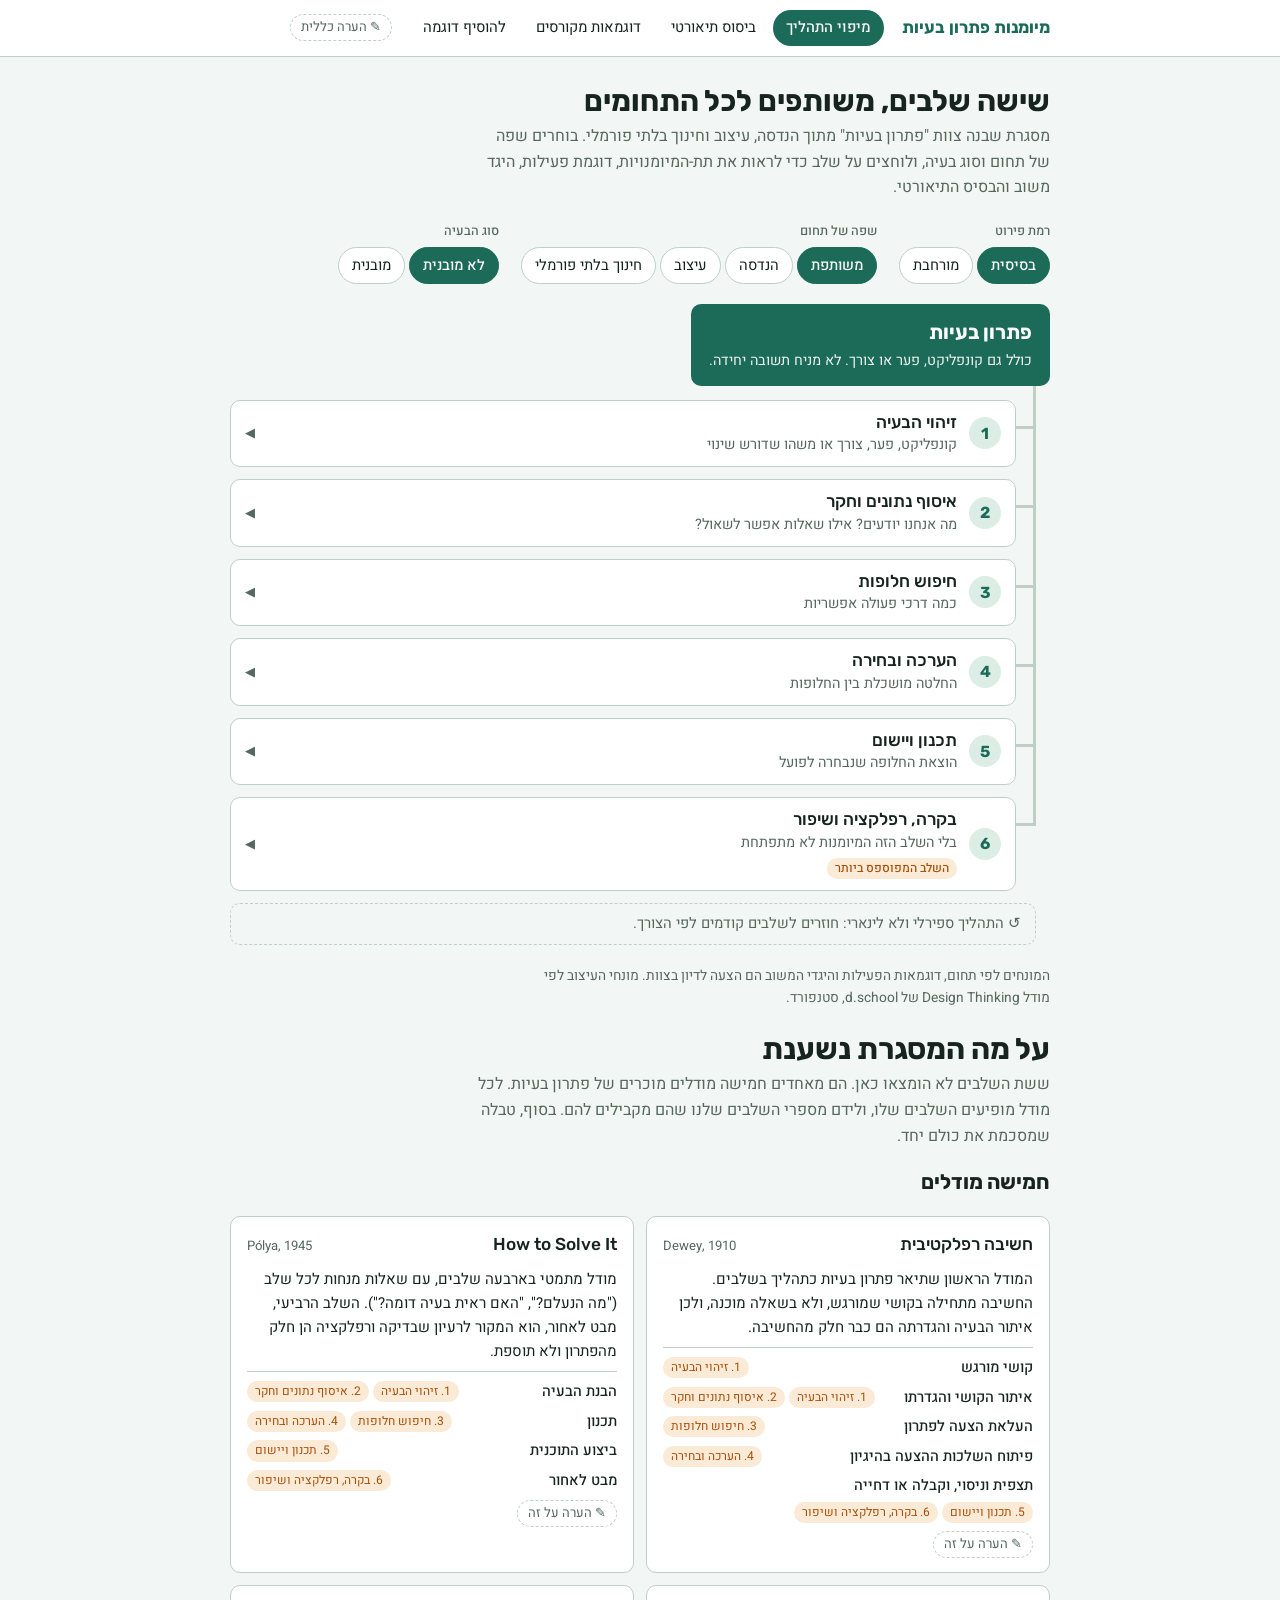
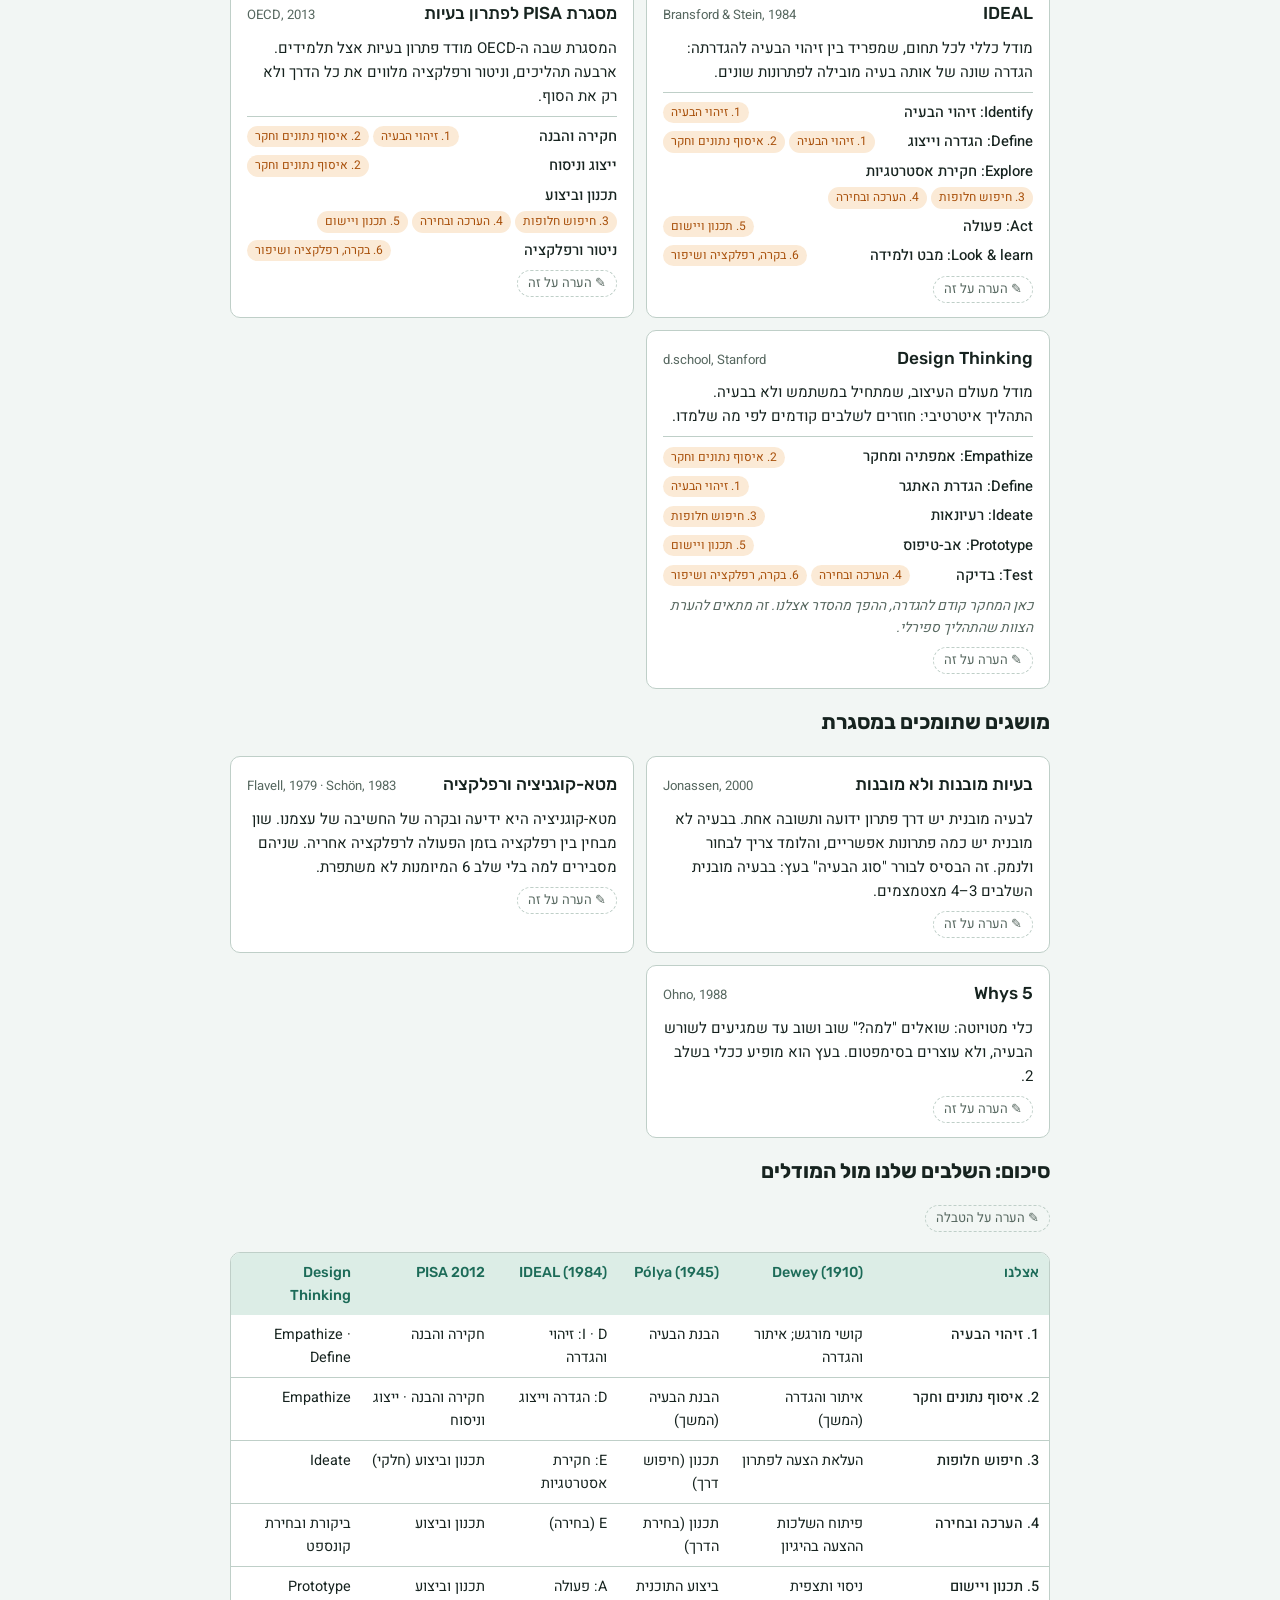
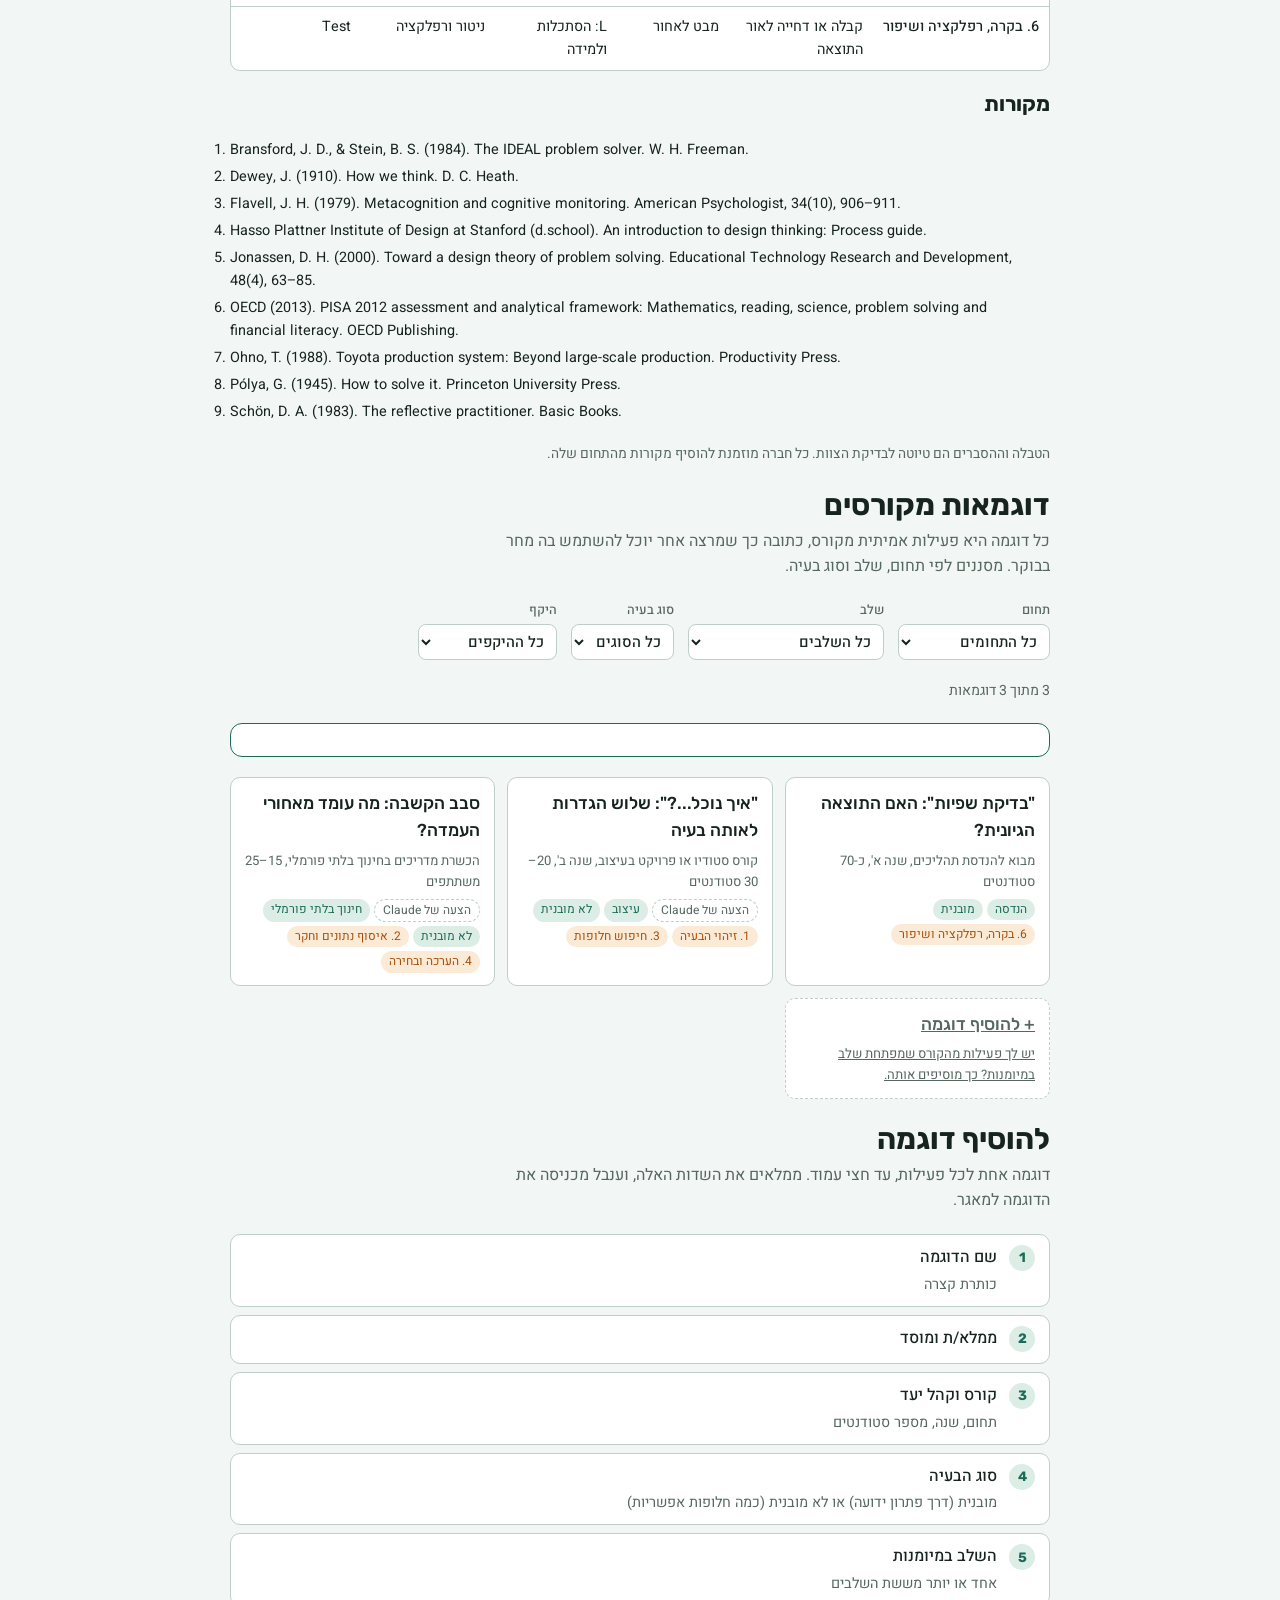
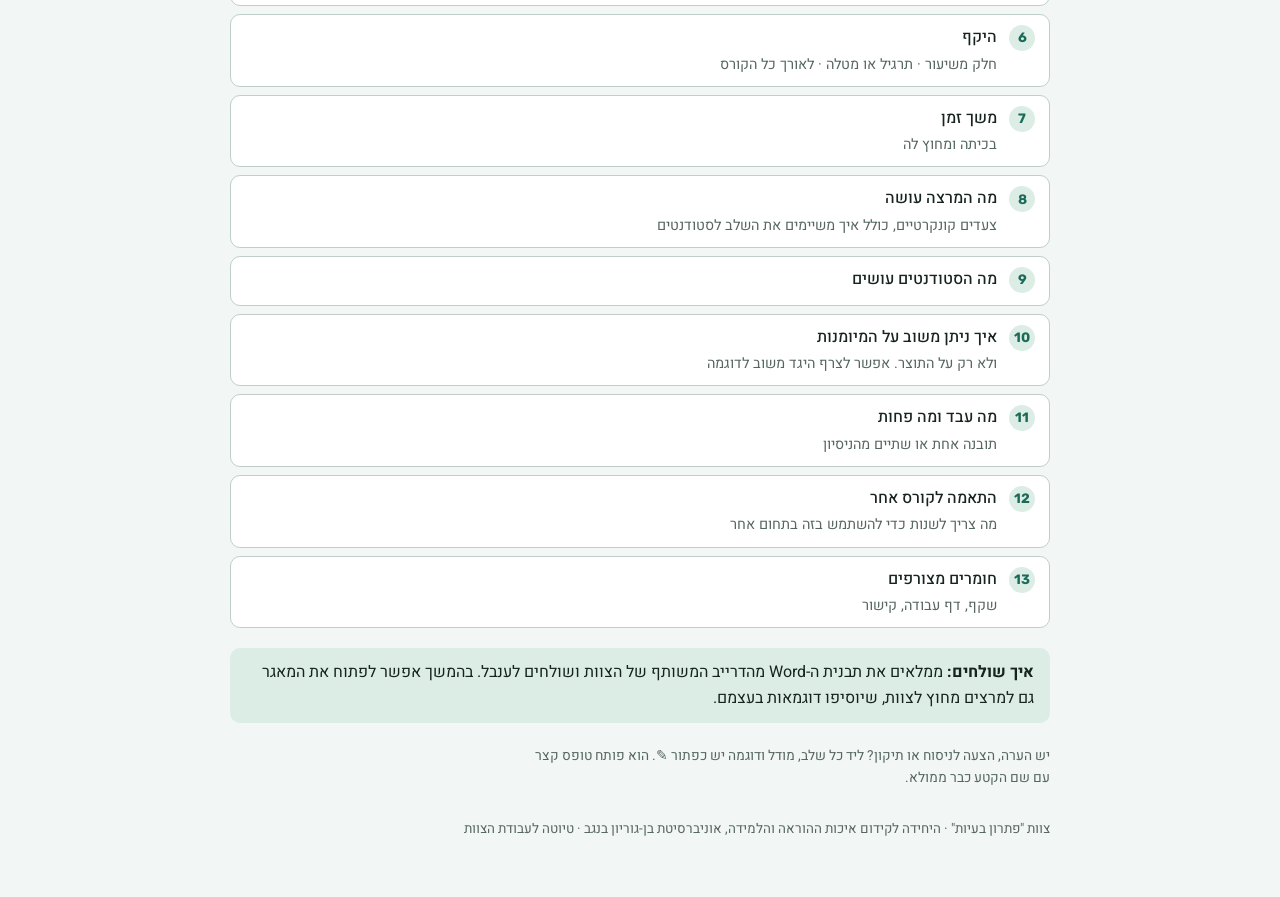
==== problem-solving/index.html @ c4a20846 "problem-solving: standalone team mini-site (tree, theory, examples) with Google Form feedback button" ====
<!doctype html>
<html lang="he" dir="rtl">
<head>
<meta charset="utf-8">
<meta name="viewport" content="width=device-width, initial-scale=1, viewport-fit=cover">
<meta name="robots" content="noindex">
<title>מיומנות פתרון בעיות</title>
<link rel="stylesheet" href="https://fonts.googleapis.com/css2?family=Heebo:wght@400;500;700&family=Rubik:wght@500;700&display=swap">
<style>
/* Layout: sticky top nav with four hash-routed views (map, theory, examples, template);
   one centered reading column; the map keeps the team's tree (root -> six stages -> leaves). */
:root {
  --bg: #F2F6F4; --surface: #FFFFFF; --ink: #16231F; --muted: #56675F;
  --line: #BFCFC8; --accent: #1C6B58; --accent-soft: #DCEDE6; --on-accent: #FFFFFF;
  --hi: #A8500B; --hi-soft: #FBEAD6;
  --display: "Rubik", "Heebo", "Arial Hebrew", Arial, sans-serif;
  --text: "Heebo", "Arial Hebrew", Arial, sans-serif;
}
@media (prefers-color-scheme: dark) {
  :root:not([data-theme="light"]) {
    --bg: #101815; --surface: #19241F; --ink: #E5EEEA; --muted: #9BAFA6;
    --line: #34463E; --accent: #5FC4A8; --accent-soft: #1E3930; --on-accent: #0D1A15;
    --hi: #F0A560; --hi-soft: #3A2A17; color-scheme: dark;
  }
}
:root[data-theme="dark"] {
  --bg: #101815; --surface: #19241F; --ink: #E5EEEA; --muted: #9BAFA6;
  --line: #34463E; --accent: #5FC4A8; --accent-soft: #1E3930; --on-accent: #0D1A15;
  --hi: #F0A560; --hi-soft: #3A2A17; color-scheme: dark;
}
html,body { margin: 0; }
body { background: var(--bg); color: var(--ink); font-family: var(--text); font-size: 16px; line-height: 1.6; }
body::before { content: ""; position: fixed; inset: 0 0 auto; height: env(safe-area-inset-top, 0px); z-index: 10; background: var(--surface); }
a { color: var(--accent); }

.topbar {
  position: sticky; top: env(safe-area-inset-top, 0px); z-index: 5;
  background: var(--surface); border-bottom: 1.5px solid var(--line);
}
.topbar-in {
  max-width: 820px; margin-inline: auto; padding-block: 10px;
  padding-left: max(16px, env(safe-area-inset-left, 0px)); padding-right: max(16px, env(safe-area-inset-right, 0px));
  display: flex; flex-wrap: wrap; align-items: center; gap: 8px 18px;
}
.brand { font-family: var(--display); font-weight: 700; font-size: 1.05rem; color: var(--accent); }
.nav { display: flex; flex-wrap: wrap; gap: 4px; }
.nav a {
  text-decoration: none; color: var(--ink); padding: 5px 12px; border-radius: 999px;
  border: 1.5px solid transparent; font-size: .93rem;
}
.nav a:hover { border-color: var(--line); }
.nav a[aria-current="page"] { background: var(--accent); color: var(--on-accent); font-weight: 500; }
.nav a:focus-visible { outline: 2px solid var(--accent); outline-offset: 2px; }

.page {
  max-width: 820px; margin-inline: auto; padding-block: 26px 56px;
  padding-left: max(16px, env(safe-area-inset-left, 0px)); padding-right: max(16px, env(safe-area-inset-right, 0px));
  display: flex; flex-direction: column; gap: 22px;
}
h1 { font-family: var(--display); font-weight: 700; font-size: 1.85rem; line-height: 1.2; margin: 0; text-wrap: balance; }
h2 { font-family: var(--display); font-weight: 700; font-size: 1.3rem; line-height: 1.3; margin: 0; text-wrap: balance; }
h3 { font-family: var(--display); font-weight: 500; font-size: 1.08rem; margin: 0; }
.lede { margin: 6px 0 0; color: var(--muted); max-width: 64ch; }
.view { display: flex; flex-direction: column; gap: 20px; }
.note { font-size: .86rem; color: var(--muted); margin: 0; max-width: 66ch; }

/* controls */
.controls { display: flex; flex-wrap: wrap; gap: 14px 22px; }
fieldset { border: 0; margin: 0; padding: 0; min-width: 0; }
legend { font-size: .8rem; font-weight: 500; color: var(--muted); padding: 0; margin-bottom: 5px; }
.seg { display: flex; flex-wrap: wrap; gap: 4px; }
.seg input { position: absolute; opacity: 0; pointer-events: none; }
.seg label {
  padding: 6px 13px; border: 1.5px solid var(--line); border-radius: 999px; cursor: pointer;
  font-size: .92rem; background: var(--surface); color: var(--ink); user-select: none;
}
.seg input:checked + label { background: var(--accent); border-color: var(--accent); color: var(--on-accent); font-weight: 500; }
.seg input:focus-visible + label { outline: 2px solid var(--accent); outline-offset: 2px; }

/* tree */
.root { align-self: flex-start; background: var(--accent); color: var(--on-accent); border-radius: 10px; padding: 12px 18px; max-width: 100%; }
.root b { font-family: var(--display); font-size: 1.25rem; display: block; }
.root span { font-size: .9rem; opacity: .92; }
.tree-wrap { display: flex; flex-direction: column; }
.tree { list-style: none; margin: 0; padding: 14px 0 0; padding-inline-start: 34px; }
.stage { position: relative; padding-bottom: 12px; }
.stage::before { content: ""; position: absolute; inset-inline-start: -20px; top: -14px; bottom: 0; width: 3px; background: var(--line); }
.stage:last-child::before { bottom: auto; height: 42px; }
.stage::after { content: ""; position: absolute; inset-inline-start: -20px; top: 26px; width: 20px; height: 3px; background: var(--line); }
.node {
  width: 100%; display: grid; grid-template-columns: auto minmax(0, 1fr) auto; align-items: center; gap: 12px;
  text-align: start; font: inherit; color: inherit; cursor: pointer;
  background: var(--surface); border: 1.5px solid var(--line); border-radius: 10px; padding: 10px 14px;
}
.node:hover { border-color: var(--accent); }
.node:focus-visible { outline: 2px solid var(--accent); outline-offset: 2px; }
.num { width: 32px; height: 32px; border-radius: 50%; background: var(--accent-soft); color: var(--accent); display: grid; place-items: center; font-family: var(--display); font-weight: 700; }
.name { font-family: var(--display); font-weight: 500; font-size: 1.08rem; line-height: 1.3; display: block; }
.shared, .gist { display: block; font-size: .9rem; color: var(--muted); }
.shared { font-size: .8rem; }
.tag { display: inline-block; margin-top: 4px; font-size: .76rem; font-weight: 500; padding: 1px 8px; border-radius: 999px; background: var(--hi-soft); color: var(--hi); }
.chev { color: var(--muted); font-size: .8rem; transition: transform .15s; }
.node[aria-expanded="true"] .chev { transform: rotate(-90deg); }
@media (prefers-reduced-motion: reduce) { .chev { transition: none; } }
.leaves { list-style: none; margin: 0; padding: 10px 0 0; padding-inline-start: 46px; }
.leaf { position: relative; padding-bottom: 7px; font-size: .95rem; }
.leaf::before { content: ""; position: absolute; inset-inline-start: -18px; top: -10px; bottom: 0; width: 2px; background: var(--line); }
.leaf:last-child::before { bottom: auto; height: 23px; }
.leaf::after { content: ""; position: absolute; inset-inline-start: -18px; top: 12px; width: 14px; height: 2px; background: var(--line); }
.leaf.key span { background: var(--hi-soft); color: var(--hi); font-weight: 500; padding: 1px 8px; border-radius: 6px; }
.leaf.tool { color: var(--muted); font-size: .88rem; }
.extras { display: grid; grid-template-columns: repeat(auto-fit, minmax(min(100%, 230px), 1fr)); gap: 8px; margin-top: 4px; margin-inline-start: 28px; }
.extra { min-width: 0; padding: 8px 12px; border-radius: 8px; background: var(--accent-soft); font-size: .92rem; }
.extra b { display: block; font-size: .78rem; font-weight: 700; color: var(--accent); }
.extra.fb { background: var(--surface); border: 1.5px solid var(--line); font-style: italic; }
.extra.fb b { font-style: normal; }
.extra.th { background: var(--surface); border: 1.5px dashed var(--line); }
.stage-links { margin: 8px 0 0; margin-inline-start: 28px; font-size: .88rem; display: flex; flex-wrap: wrap; gap: 4px 16px; }
.loop { margin-inline-start: 14px; padding: 8px 14px; border: 1.5px dashed var(--line); border-radius: 10px; color: var(--muted); font-size: .92rem; }

/* theory */
.models { display: grid; grid-template-columns: repeat(auto-fit, minmax(min(100%, 340px), 1fr)); gap: 12px; }
.model { min-width: 0; background: var(--surface); border: 1.5px solid var(--line); border-radius: 10px; padding: 14px 16px; display: flex; flex-direction: column; gap: 8px; }
.model-head { display: flex; flex-wrap: wrap; align-items: baseline; justify-content: space-between; gap: 2px 10px; }
.model-src { font-size: .82rem; color: var(--muted); direction: ltr; unicode-bidi: isolate; }
.model-gist { margin: 0; font-size: .94rem; }
.model-note { margin: 0; font-size: .86rem; color: var(--muted); font-style: italic; }
.msteps { margin: 0; padding: 0; list-style: none; display: flex; flex-direction: column; gap: 6px; border-top: 1px solid var(--line); padding-top: 8px; }
.msteps li { display: flex; flex-wrap: wrap; align-items: center; justify-content: space-between; gap: 4px 10px; font-size: .92rem; }
.mstep { font-weight: 500; }
.traits { display: grid; grid-template-columns: repeat(auto-fit, minmax(min(100%, 230px), 1fr)); gap: 10px; }
.trait { min-width: 0; background: var(--surface); border: 1.5px solid var(--line); border-radius: 10px; padding: 12px 14px; }
.trait h3 { font-size: 1rem; margin-bottom: 4px; }
.trait p { margin: 0; font-size: .93rem; color: var(--muted); }
.tbl-wrap { overflow-x: auto; border: 1.5px solid var(--line); border-radius: 10px; background: var(--surface); }
table { border-collapse: collapse; width: 100%; min-width: 640px; font-size: .9rem; }
th, td { text-align: start; padding: 8px 10px; border-bottom: 1px solid var(--line); vertical-align: top; }
thead th { background: var(--accent-soft); color: var(--accent); font-family: var(--display); font-weight: 500; }
tbody th { font-weight: 500; white-space: nowrap; }
tr:last-child td, tr:last-child th { border-bottom: 0; }
.stage-theory { display: flex; flex-direction: column; gap: 12px; }
.st { background: var(--surface); border: 1.5px solid var(--line); border-radius: 10px; padding: 12px 16px; }
.st h3 { display: flex; align-items: center; gap: 10px; margin-bottom: 6px; }
.st p { margin: 0; max-width: 68ch; }
.refs { margin: 0; padding-inline-start: 20px; font-size: .9rem; display: flex; flex-direction: column; gap: 4px; }
.refs li { direction: ltr; text-align: left; unicode-bidi: plaintext; }

/* examples */
.filters { display: flex; flex-wrap: wrap; gap: 10px 14px; align-items: end; }
.filters label { display: flex; flex-direction: column; gap: 4px; font-size: .8rem; color: var(--muted); font-weight: 500; }
select { font: inherit; font-size: .93rem; color: var(--ink); background: var(--surface); border: 1.5px solid var(--line); border-radius: 8px; padding: 5px 8px; }
select:focus-visible { outline: 2px solid var(--accent); outline-offset: 2px; }
.count { font-size: .88rem; color: var(--muted); margin: 0; }
.cards { display: grid; grid-template-columns: repeat(auto-fill, minmax(min(100%, 250px), 1fr)); gap: 12px; }
.card {
  min-width: 0; display: flex; flex-direction: column; gap: 6px; text-align: start; font: inherit; color: inherit; cursor: pointer;
  background: var(--surface); border: 1.5px solid var(--line); border-radius: 10px; padding: 12px 14px;
}
.card:hover { border-color: var(--accent); }
.card:focus-visible { outline: 2px solid var(--accent); outline-offset: 2px; }
.card .meta { font-size: .82rem; color: var(--muted); }
.chips { display: flex; flex-wrap: wrap; gap: 4px; }
.chip { font-size: .75rem; padding: 1px 8px; border-radius: 999px; background: var(--accent-soft); color: var(--accent); }
.chip.st-chip { background: var(--hi-soft); color: var(--hi); }
.chip.proposal { background: var(--surface); color: var(--muted); border: 1px dashed var(--line); }
.card.add { border-style: dashed; color: var(--muted); justify-content: center; }
.detail { background: var(--surface); border: 1.5px solid var(--accent); border-radius: 12px; padding: 16px 18px; display: flex; flex-direction: column; gap: 12px; }
.detail-head { display: flex; flex-wrap: wrap; justify-content: space-between; gap: 8px; align-items: start; }
.btn { font: inherit; font-size: .9rem; cursor: pointer; padding: 5px 12px; border-radius: 999px; border: 1.5px solid var(--line); background: var(--surface); color: var(--ink); }
.btn:hover { border-color: var(--accent); }
.btn:focus-visible { outline: 2px solid var(--accent); outline-offset: 2px; }
dl.fields { margin: 0; display: grid; grid-template-columns: minmax(0, 11rem) minmax(0, 1fr); gap: 8px 16px; }
dl.fields dt { font-weight: 500; color: var(--accent); font-size: .92rem; }
dl.fields dd { margin: 0; min-width: 0; }
dl.fields ul { margin: 0; padding-inline-start: 18px; }
@media (max-width: 560px) { dl.fields { grid-template-columns: minmax(0, 1fr); gap: 2px; } dl.fields dd { margin-bottom: 8px; } }
.draft { font-size: .78rem; padding: 1px 8px; border-radius: 999px; background: var(--hi-soft); color: var(--hi); }

/* template */
.tpl { counter-reset: f; list-style: none; margin: 0; padding: 0; display: flex; flex-direction: column; gap: 8px; }
.tpl li { counter-increment: f; background: var(--surface); border: 1.5px solid var(--line); border-radius: 10px; padding: 10px 14px; display: grid; grid-template-columns: auto minmax(0, 1fr); gap: 2px 12px; }
.tpl li::before { content: counter(f); grid-row: span 2; width: 26px; height: 26px; border-radius: 50%; background: var(--accent-soft); color: var(--accent); display: grid; place-items: center; font-family: var(--display); font-weight: 700; font-size: .85rem; }
.tpl b { font-weight: 500; }
.tpl span { color: var(--muted); font-size: .9rem; }
.callout { background: var(--accent-soft); border-radius: 10px; padding: 12px 16px; }
.callout p { margin: 0; }
footer.foot { color: var(--muted); font-size: .84rem; margin-top: 8px; }

.fb-link { display: inline-flex; align-items: center; gap: 4px; font-size: .82rem; color: var(--muted); text-decoration: none; border: 1px dashed var(--line); border-radius: 999px; padding: 2px 10px; white-space: nowrap; }
.fb-link:hover { color: var(--accent); border-color: var(--accent); }
.fb-link:focus-visible { outline: 2px solid var(--accent); outline-offset: 2px; }
.fb-bar { display: flex; flex-wrap: wrap; gap: 8px; align-items: center; }
</style>
</head>
<body>

<header class="topbar" dir="rtl" lang="he">
  <div class="topbar-in">
    <span class="brand">מיומנות פתרון בעיות</span>
    <nav class="nav" aria-label="ניווט באתר">
      <a href="#map" data-view="map">מיפוי התהליך</a>
      <a href="#theory" data-view="theory">ביסוס תיאורטי</a>
      <a href="#examples" data-view="examples">דוגמאות מקורסים</a>
      <a href="#template" data-view="template">להוסיף דוגמה</a>
    </nav>
    <a class="fb-link" id="fb-general" target="_blank" rel="noopener">✎ הערה כללית</a>
  </div>
</header>

<main class="page" dir="rtl" lang="he">

  <!-- ===== MAP ===== -->
  <section class="view" id="view-map">
    <header>
      <h1>שישה שלבים, משותפים לכל התחומים</h1>
      <p class="lede">מסגרת שבנה צוות "פתרון בעיות" מתוך הנדסה, עיצוב וחינוך בלתי פורמלי. בוחרים שפה של תחום וסוג בעיה, ולוחצים על שלב כדי לראות את תת-המיומנויות, דוגמת פעילות, היגד משוב והבסיס התיאורטי.</p>
    </header>
    <div class="controls">
      <fieldset><legend>רמת פירוט</legend><div class="seg">
        <input type="radio" name="level" id="level-basic" value="basic" checked><label for="level-basic">בסיסית</label>
        <input type="radio" name="level" id="level-full" value="full"><label for="level-full">מורחבת</label>
      </div></fieldset>
      <fieldset><legend>שפה של תחום</legend><div class="seg">
        <input type="radio" name="field" id="field-shared" value="shared" checked><label for="field-shared">משותפת</label>
        <input type="radio" name="field" id="field-eng" value="eng"><label for="field-eng">הנדסה</label>
        <input type="radio" name="field" id="field-design" value="design"><label for="field-design">עיצוב</label>
        <input type="radio" name="field" id="field-edu" value="edu"><label for="field-edu">חינוך בלתי פורמלי</label>
      </div></fieldset>
      <fieldset><legend>סוג הבעיה</legend><div class="seg">
        <input type="radio" name="ptype" id="ptype-open" value="open" checked><label for="ptype-open">לא מובנית</label>
        <input type="radio" name="ptype" id="ptype-closed" value="closed"><label for="ptype-closed">מובנית</label>
      </div></fieldset>
    </div>
    <div class="tree-wrap">
      <div class="root"><b>פתרון בעיות</b><span>כולל גם קונפליקט, פער או צורך. לא מניח תשובה יחידה.</span></div>
      <ol class="tree" id="tree"></ol>
      <div class="loop">↺ התהליך ספירלי ולא לינארי: חוזרים לשלבים קודמים לפי הצורך.</div>
    </div>
    <p class="note">המונחים לפי תחום, דוגמאות הפעילות והיגדי המשוב הם הצעה לדיון בצוות. מונחי העיצוב לפי מודל Design Thinking של d.school, סטנפורד.</p>
  </section>

  <!-- ===== THEORY ===== -->
  <section class="view" id="view-theory" hidden>
    <header>
      <h1>על מה המסגרת נשענת</h1>
      <p class="lede">ששת השלבים לא הומצאו כאן. הם מאחדים חמישה מודלים מוכרים של פתרון בעיות. לכל מודל מופיעים השלבים שלו, ולידם מספרי השלבים שלנו שהם מקבילים להם. בסוף, טבלה שמסכמת את כולם יחד.</p>
    </header>

    <h2>חמישה מודלים</h2>
    <div class="models" id="models"></div>

    <h2>מושגים שתומכים במסגרת</h2>
    <div class="models" id="concepts"></div>

    <h2 id="theory-summary">סיכום: השלבים שלנו מול המודלים</h2>
    <div class="tbl-wrap" tabindex="0" aria-label="טבלת השוואה בין מודלים">
      <table>
        <thead><tr><th scope="col">אצלנו</th><th scope="col">Dewey (1910)</th><th scope="col">Pólya (1945)</th><th scope="col">IDEAL (1984)</th><th scope="col">PISA 2012</th><th scope="col">Design Thinking</th></tr></thead>
        <tbody id="theory-table"></tbody>
      </table>
    </div>

    <h2>מקורות</h2>
    <ol class="refs" id="refs"></ol>
    <p class="note">הטבלה וההסברים הם טיוטה לבדיקת הצוות. כל חברה מוזמנת להוסיף מקורות מהתחום שלה.</p>
  </section>

  <!-- ===== EXAMPLES ===== -->
  <section class="view" id="view-examples" hidden>
    <header>
      <h1>דוגמאות מקורסים</h1>
      <p class="lede">כל דוגמה היא פעילות אמיתית מקורס, כתובה כך שמרצה אחר יוכל להשתמש בה מחר בבוקר. מסננים לפי תחום, שלב וסוג בעיה.</p>
    </header>
    <div class="filters">
      <label for="f-field">תחום<select id="f-field"></select></label>
      <label for="f-stage">שלב<select id="f-stage"></select></label>
      <label for="f-ptype">סוג בעיה<select id="f-ptype"></select></label>
      <label for="f-scope">היקף<select id="f-scope"></select></label>
    </div>
    <p class="count" id="ex-count" aria-live="polite"></p>
    <div class="detail" id="ex-detail" hidden></div>
    <div class="cards" id="ex-cards"></div>
  </section>

  <!-- ===== TEMPLATE ===== -->
  <section class="view" id="view-template" hidden>
    <header>
      <h1>להוסיף דוגמה</h1>
      <p class="lede">דוגמה אחת לכל פעילות, עד חצי עמוד. ממלאים את השדות האלה, וענבל מכניסה את הדוגמה למאגר.</p>
    </header>
    <ol class="tpl" id="tpl"></ol>
    <div class="callout"><p><b>איך שולחים:</b> ממלאים את תבנית ה-Word מהדרייב המשותף של הצוות ושולחים לענבל. בהמשך אפשר לפתוח את המאגר גם למרצים מחוץ לצוות, שיוסיפו דוגמאות בעצמם.</p></div>
  </section>

  <p class="note">יש הערה, הצעה לניסוח או תיקון? ליד כל שלב, מודל ודוגמה יש כפתור ✎. הוא פותח טופס קצר עם שם הקטע כבר ממולא.</p>
  <footer class="foot">צוות "פתרון בעיות" · היחידה לקידום איכות ההוראה והלמידה, אוניברסיטת בן-גוריון בנגב · טיוטה לעבודת הצוות</footer>
</main>

<script>
/* ===== שלבי המיומנות. לעדכון העץ עורכים רק את הרשימה הזאת. =====
   theory: הבסיס התיאורטי לשלב (מוצג בעץ ובדף "ביסוס תיאורטי")
   models: המקבילה בכל מודל, לפי סדר העמודות בטבלה (dewey, polya, ideal, pisa, dt) */
var STAGES = [
  { name: "זיהוי הבעיה", gist: "קונפליקט, פער, צורך או משהו שדורש שינוי",
    act: "לפני שמתחילים לפתור, כל אחד כותב במשפט אחד מה הבעיה ומה ייחשב הצלחה. משווים ניסוחים בזוגות.",
    fb: "ניסחתם את הבעיה במילים שלכם לפני שהתחלתם לפתור. מה היה משתנה בפתרון אילו הגדרתם אותה אחרת?",
    by: {
      eng: { act: "קוראים את השאלה פעמיים, מנסחים את היעד במילים שלנו ומציירים דיאגרמה עם הנתונים, לפני שכותבים משוואה אחת.", fb: "ציירתם דיאגרמה וסימנתם נתונים, אבל היעד לא מנוסח. מה בדיוק מבקשים למצוא, ובאילו יחידות?" },
      design: { act: "מנסחים את הבריף מחדש כשאלה אחת שמתחילה ב'איך נוכל', ומשווים בין הניסוחים של הקבוצות.", fb: "הגדרתם את האתגר מנקודת המבט של המשתמש ולא של המוצר. את מי השארתם מחוץ להגדרה?" },
      edu: { act: "כל חבר קבוצה כותב בנפרד מה לדעתו הקונפליקט, ואז משווים: האם כולם מתארים את אותה בעיה?", fb: "תיארתם את מה שקרה בלי להאשים. של מי הבעיה הזאת, ומה כל צד צריך?" } },
    terms: { eng: "הגדרת הבעיה והדרישות", design: "הגדרת האתגר (Define)", edu: "זיהוי הקונפליקט או הצורך" },
    leaves: [ { t: "לזהות שיש בעיה, קושי, צורך או פער" }, { t: "לאפיין את הבעיה ולנסח את היעד במילים שלנו" }, { t: "לבדוק אם אכן יש בעיה" } ],
    theory: "אצל דיואי, החשיבה הרפלקטיבית מתחילה ב'קושי מורגש', ורק אחר כך מאתרים ומגדירים אותו. פוליה פותח ב'הבנת הבעיה': מה הנעלם, מה הנתונים, מה התנאי. במודל IDEAL זיהוי והגדרה הם שני שלבים נפרדים, כי הגדרה שונה של אותה בעיה מובילה לפתרונות שונים. בבעיות לא מובנות, ג'ונאסן מדגיש שהלומד בונה בעצמו את 'מרחב הבעיה', ולכן השלב הזה כבר חלק מהפתרון.",
    models: ["קושי מורגש; איתור והגדרה", "הבנת הבעיה", "I · D: זיהוי והגדרה", "חקירה והבנה", "Empathize · Define"] },
  { name: "איסוף נתונים וחקר", gist: "מה אנחנו יודעים? אילו שאלות אפשר לשאול?",
    act: "ממלאים טבלה של שלוש עמודות: מה ידוע, מה חסר, מה אנחנו מניחים. אחר כך שואלים \"למה?\" שוב ושוב, עד שמגיעים לשורש.",
    fb: "אספתם נתונים רלוונטיים, אבל עצרתם בסימפטום. מה לדעתכם גורם לו?",
    by: {
      eng: { act: "ממיינים את מה שכתוב בשאלה: מה נתון, מה חסר, מה סותר. קובעים גבולות מערכת ורושמים הנחות עבודה מוצהרות.", fb: "השתמשתם בהנחה בלי לרשום אותה. איזו הנחה עומדת מאחורי המשוואה הזאת, ומתי היא מפסיקה להיות נכונה?" },
      design: { act: "יוצאים לתצפית או לשלושה ראיונות קצרים עם משתמשים, וממפים על לוח מה הם אומרים, עושים ומרגישים.", fb: "אספתם ציטוטים טובים מהמשתמשים. איזה צורך עומד מאחורי מה שהם אמרו?" },
      edu: { act: "סבב הקשבה: כל צד מתאר את עמדתו, והצד השני חוזר על מה ששמע לפני שהוא מגיב.", fb: "הקשבתם לעמדות של שני הצדדים. איזה צורך מסתתר מאחורי העמדה של כל אחד?" } },
    terms: { eng: "ניתוח ושליפת מידע", design: "אמפתיה ומחקר (Empathize)", edu: "בירור עמדות וצרכים" },
    leaves: [ { t: "לברר אילו נתונים קיימים ומה חסר" }, { t: "לפרק את הבעיה למרכיבים פשוטים יותר" }, { t: "לקבוע גבולות, אילוצים והנחות עבודה" }, { t: "לזהות את שורש הבעיה", kind: "key" }, { t: "כלי: ⁦5 Whys⁩", kind: "tool" } ],
    theory: "במסגרת PISA 2012 'חקירה והבנה' ו'ייצוג וניסוח' הם שני תהליכים נפרדים: אוספים מידע, ואז מתרגמים אותו לייצוג (טבלה, דיאגרמה, מודל). שיטת '5 למה' (Five Whys) פותחה בטויוטה (Ohno) כדי לא לעצור בסימפטום. הצוות הדגיש שהשורש מתגלה אחרי החקר ולא לפניו, ולכן הוא מסומן בנפרד בתוך השלב.",
    models: ["איתור והגדרה (המשך)", "הבנת הבעיה (המשך)", "D: הגדרה וייצוג", "חקירה והבנה · ייצוג וניסוח", "Empathize"] },
  { name: "חיפוש חלופות", gist: "כמה דרכי פעולה אפשריות",
    act: "שלוש דקות, שלוש דרכים: כל קבוצה מציעה לפחות שלוש דרכי פעולה שונות לפני שמותר לבחור אחת.",
    fb: "הצעתם דרכים שונות באמת, ולא גרסאות של אותו רעיון. איזו דרך נוספת שקלתם ופסלתם?",
    by: {
      eng: { act: "לפני הפתרון כל זוג מציע שתי דרכים לגשת לבעיה, למשל פתרון אלגברי ופתרון גרפי, או שני בסיסי חישוב שונים.", fb: "בחרתם בדרך הראשונה שעלתה. איזו דרך אחרת הייתה מובילה לאותה תוצאה, ומה היתרון של כל אחת?" },
      design: { act: "סבב סקיצות מהיר: שמונה רעיונות בשמונה דקות, בלי ביקורת, ורק אחר כך מקבצים.", fb: "העליתם הרבה רעיונות, אבל כולם מאותה משפחה. איך היה נראה רעיון הפוך לגמרי?" },
      edu: { act: "הקבוצה מעלה יחד כמה שיותר דרכים להתמודד, כולל כאלה שנשמעות לא מעשיות, בלי לפסול אף אחת.", fb: "הצעתם פתרון שטוב לצד אחד. איזו אפשרות הייתה נותנת משהו גם לצד השני?" } },
    terms: { eng: "סינתזה ויצירת חלופות", design: "רעיונאות (Ideate)", edu: "הצעת פתרונות משותפים" },
    closed: { gist: "בחירת דרך הפתרון מתוך דרכים מוכרות", tag: "מצומצם בבעיה מובנית" },
    leaves: [ { t: "להעלות כמה אפשרויות לפני שבוחרים" }, { t: "להפעיל חשיבה יצירתית" } ],
    theory: "דיואי מתאר את 'העלאת הצעה לפתרון' כשלב בפני עצמו, שקודם לבדיקתה. במודל IDEAL השלב נקרא 'חקירת אסטרטגיות אפשריות', ופוליה שואל 'האם ראית בעיה דומה?' כדי לגייס דרכים מוכרות. ב-Design Thinking זהו שלב ה-Ideate, שבו הכמות והמגוון קודמים לשיפוט. בהערכת חשיבה יצירתית הצוות משתמש בשלושה פרמטרים: כמות רעיונות רלוונטיים, מגוון, ומקוריות.",
    models: ["העלאת הצעה לפתרון", "תכנון (חיפוש דרך)", "E: חקירת אסטרטגיות", "תכנון וביצוע (חלקי)", "Ideate"] },
  { name: "הערכה ובחירה", gist: "החלטה מושכלת בין החלופות",
    act: "הקבוצה קובעת שניים או שלושה קריטריונים, מדרגת כל חלופה לפיהם, ומנמקת את הבחירה במשפט אחד.",
    fb: "הבחירה שלכם מנומקת לפי קריטריונים ברורים. על מה ויתרתם כשבחרתם בדרך הזאת?",
    by: {
      eng: { act: "משווים את הדרכים לפי קריטריונים: כמה נתונים כל אחת דורשת, כמה חישוב, ואיזו רמת דיוק נדרשת. בוחרים ומנמקים.", fb: "נימקתם למה בחרתם בכלי הזה. האם רמת הדיוק שהוא נותן מתאימה למה שהתבקש?" },
      design: { act: "ביקורת עמיתים: כל קבוצה מציגה שלושה קונספטים, והכיתה מדרגת אותם מול הצורך שהוגדר.", fb: "בחרתם בקונספט שהכי אהבתם. איך הוא עונה על הצורך שהגדרתם בהתחלה?" },
      edu: { act: "עוברים על האפשרויות ושואלים על כל אחת: עם מה כל צד יכול לחיות? בוחרים דרך מוסכמת, גם אם אינה מושלמת.", fb: "הגעתם להסכמה שכולם יכולים לחיות איתה. על מה כל צד ויתר כדי להגיע אליה?" } },
    terms: { eng: "השוואה לפי קריטריונים", design: "ביקורת ובחירת קונספט", edu: "גישור והסכמה" },
    closed: { tag: "מצומצם בבעיה מובנית" },
    leaves: [ { t: "לבחון כל חלופה בחשיבה ביקורתית: מה באמת מתאים?" }, { t: "לקבל החלטה בתנאי אי-ודאות" }, { t: "לזכור שגם פתרון לא מושלם, או ההחלטה לא לפעול, הם בחירה" } ],
    theory: "אצל דיואי, לפני שפועלים 'מפתחים בהיגיון את ההשלכות' של כל הצעה. ג'ונאסן מראה שבבעיות לא מובנות אין פתרון אחד נכון, ולכן הלומד צריך לנמק את בחירתו ולהצדיק אותה מול קריטריונים. בבעיות מובנות השלב מצטמצם לבחירת שיטה, ולכן הוא מסומן בעץ כ'מצומצם'.",
    models: ["פיתוח השלכות ההצעה בהיגיון", "תכנון (בחירת הדרך)", "E (בחירה)", "תכנון וביצוע", "ביקורת ובחירת קונספט"] },
  { name: "תכנון ויישום", gist: "הוצאת החלופה שנבחרה לפועל",
    act: "כותבים תוכנית של שלושה עד חמישה צעדים לפני הביצוע, ומסמנים מראש באיזה צעד עלולים להיתקע.",
    fb: "פעלתם לפי התוכנית ועדכנתם אותה כשנתקעתם. מה גרם לכם לשנות כיוון?",
    by: {
      eng: { act: "מפרקים את הבעיה לבעיות קטנות, רושמים את המשוואות בסימנים ובודקים הומוגניות של יחידות, ורק אז מציבים מספרים.", fb: "ההצבה מסודרת וקל לעקוב אחריה. איפה בדרך בדקתם שהיחידות מתאימות?" },
      design: { act: "בונים אב-טיפוס מהיר מנייר או מקרטון בתוך שיעור אחד, רק כדי לבדוק את הרעיון המרכזי.", fb: "האב-טיפוס בודק שאלה אחת ברורה. מה למדתם ממנו שלא ידעתם לפני שבניתם?" },
      edu: { act: "מנסחים הסכם פעולה קצר: מי עושה מה, עד מתי, ואיך נדע שזה קורה.", fb: "ההסכם שלכם ברור ומחולק לתפקידים. מה תעשו אם אחד הצדדים לא יעמוד בו?" } },
    terms: { eng: "תכן ומימוש", design: "אב-טיפוס (Prototype)", edu: "הסכם פעולה וביצוע" },
    leaves: [ { t: "לתכנן את צעדי הפעולה" }, { t: "לבצע" } ],
    theory: "פוליה מפריד בין 'תכנון' ל'ביצוע התוכנית', ומבקש לבדוק כל צעד בזמן הביצוע. ב-PISA 2012 'תכנון וביצוע' הוא תהליך אחד שכולל הצבת יעדי ביניים. ב-Design Thinking היישום הוא אב-טיפוס זול ומהיר, שנועד ללמוד ולא להיות מוצר סופי.",
    models: ["ניסוי ותצפית", "ביצוע התוכנית", "A: פעולה", "תכנון וביצוע", "Prototype"] },
  { name: "בקרה, רפלקציה ושיפור", gist: "בלי השלב הזה המיומנות לא מתפתחת",
    act: "דקת בדיקה בסוף כל משימה: האם התוצאה הגיונית? האם ענינו על מה שנשאל? מה נעשה אחרת בפעם הבאה?",
    fb: "התוצאה נכונה, אבל לא בדקתם אותה. איך הייתם יודעים שהיא סבירה גם בלי פתרון להשוות אליו?",
    tag: "השלב המפוספס ביותר",
    by: {
      eng: { act: "בדיקת שפיות בסוף כל תרגיל: הצבה חוזרת, בדיקת סדר גודל, והאם זה יכול להיות נכון פיזיקלית.", fb: "קיבלתם מספר, אבל לא בדקתם אותו. האם סדר הגודל הזה אפשרי פיזיקלית?" },
      design: { act: "נותנים למשתמש אמיתי לנסות את האב-טיפוס, רושמים מה קרה בפועל, ומחליטים לאיזה שלב חוזרים.", fb: "תיעדתם מה לא עבד בבדיקה. לאיזה שלב בתהליך צריך לחזור בעקבות זה?" },
      edu: { act: "מעגל עיבוד אחרי הפעילות: מה קרה, מה הרגשנו, מה למדנו על הדרך שבה אנחנו מתמודדים, ומה ניקח להמשך.", fb: "שיתפתם במה שהרגשתם בתהליך. מה למדתם על הדרך שבה אתם מתמודדים עם קונפליקט?" } },
    terms: { eng: "בדיקה והערכת תוצאה", design: "בדיקה ואיטרציה (Test)", edu: "עיבוד ורפלקציה" },
    leaves: [ { t: "לבדוק אם התוצאה הגיונית ואפשרית" }, { t: "לבחון אם הפתרון באמת עונה על הבעיה" }, { t: "רפלקציה: לחשוב על דרך החשיבה (מטא-קוגניציה)" }, { t: "להפיק לקחים לפעם הבאה" } ],
    theory: "השלב הרביעי של פוליה, 'מבט לאחור', כולל גם בדיקת התוצאה וגם השאלה מה אפשר ללמוד מהפתרון לבעיות אחרות. במודל IDEAL זה 'Look and learn'. ב-PISA 2012 'ניטור ורפלקציה' מלווה את כל התהליך ולא רק את סופו, בדומה להערת הצוות שרפלקציה רצויה אחרי כל שלב. המושג מטא-קוגניציה (Flavell, 1979) והרפלקציה בפעולה ועל הפעולה (Schön, 1983) מסבירים למה בלי השלב הזה המיומנות לא משתפרת.",
    models: ["קבלה או דחייה לאור התוצאה", "מבט לאחור", "L: הסתכלות ולמידה", "ניטור ורפלקציה", "Test"] }
];

/* ===== המודלים בדף "ביסוס תיאורטי". steps: [שם השלב במודל, [מספרי השלבים שלנו]] ===== */
var MODELS = [
  { name: "חשיבה רפלקטיבית", src: "Dewey, 1910",
    gist: "המודל הראשון שתיאר פתרון בעיות כתהליך בשלבים. החשיבה מתחילה בקושי שמורגש, ולא בשאלה מוכנה, ולכן איתור הבעיה והגדרתה הם כבר חלק מהחשיבה.",
    steps: [["קושי מורגש", [1]], ["איתור הקושי והגדרתו", [1, 2]], ["העלאת הצעה לפתרון", [3]], ["פיתוח השלכות ההצעה בהיגיון", [4]], ["תצפית וניסוי, וקבלה או דחייה", [5, 6]]] },
  { name: "How to Solve It", src: "Pólya, 1945",
    gist: "מודל מתמטי בארבעה שלבים, עם שאלות מנחות לכל שלב (\"מה הנעלם?\", \"האם ראית בעיה דומה?\"). השלב הרביעי, מבט לאחור, הוא המקור לרעיון שבדיקה ורפלקציה הן חלק מהפתרון ולא תוספת.",
    steps: [["הבנת הבעיה", [1, 2]], ["תכנון", [3, 4]], ["ביצוע התוכנית", [5]], ["מבט לאחור", [6]]] },
  { name: "IDEAL", src: "Bransford & Stein, 1984",
    gist: "מודל כללי לכל תחום, שמפריד בין זיהוי הבעיה להגדרתה: הגדרה שונה של אותה בעיה מובילה לפתרונות שונים.",
    steps: [["Identify: זיהוי הבעיה", [1]], ["Define: הגדרה וייצוג", [1, 2]], ["Explore: חקירת אסטרטגיות", [3, 4]], ["Act: פעולה", [5]], ["Look & learn: מבט ולמידה", [6]]] },
  { name: "מסגרת PISA לפתרון בעיות", src: "OECD, 2013",
    gist: "המסגרת שבה ה-OECD מודד פתרון בעיות אצל תלמידים. ארבעה תהליכים, וניטור ורפלקציה מלווים את כל הדרך ולא רק את הסוף.",
    steps: [["חקירה והבנה", [1, 2]], ["ייצוג וניסוח", [2]], ["תכנון וביצוע", [3, 4, 5]], ["ניטור ורפלקציה", [6]]] },
  { name: "Design Thinking", src: "d.school, Stanford",
    gist: "מודל מעולם העיצוב, שמתחיל במשתמש ולא בבעיה. התהליך איטרטיבי: חוזרים לשלבים קודמים לפי מה שלמדו.",
    steps: [["Empathize: אמפתיה ומחקר", [2]], ["Define: הגדרת האתגר", [1]], ["Ideate: רעיונאות", [3]], ["Prototype: אב-טיפוס", [5]], ["Test: בדיקה", [4, 6]]],
    note: "כאן המחקר קודם להגדרה, ההפך מהסדר אצלנו. זה מתאים להערת הצוות שהתהליך ספירלי." }
];
var CONCEPTS = [
  { name: "בעיות מובנות ולא מובנות", src: "Jonassen, 2000",
    gist: "לבעיה מובנית יש דרך פתרון ידועה ותשובה אחת. בבעיה לא מובנית יש כמה פתרונות אפשריים, והלומד צריך לבחור ולנמק. זה הבסיס לבורר \"סוג הבעיה\" בעץ: בבעיה מובנית השלבים 3–4 מצטמצמים." },
  { name: "מטא-קוגניציה ורפלקציה", src: "Flavell, 1979 · Schön, 1983",
    gist: "מטא-קוגניציה היא ידיעה ובקרה של החשיבה של עצמנו. שון מבחין בין רפלקציה בזמן הפעולה לרפלקציה אחריה. שניהם מסבירים למה בלי שלב 6 המיומנות לא משתפרת." },
  { name: "5 Whys", src: "Ohno, 1988",
    gist: "כלי מטויוטה: שואלים \"למה?\" שוב ושוב עד שמגיעים לשורש הבעיה, ולא עוצרים בסימפטום. בעץ הוא מופיע ככלי בשלב 2." }
];

var REFS = [
  "Bransford, J. D., & Stein, B. S. (1984). The IDEAL problem solver. W. H. Freeman.",
  "Dewey, J. (1910). How we think. D. C. Heath.",
  "Flavell, J. H. (1979). Metacognition and cognitive monitoring. American Psychologist, 34(10), 906–911.",
  "Hasso Plattner Institute of Design at Stanford (d.school). An introduction to design thinking: Process guide.",
  "Jonassen, D. H. (2000). Toward a design theory of problem solving. Educational Technology Research and Development, 48(4), 63–85.",
  "OECD (2013). PISA 2012 assessment and analytical framework: Mathematics, reading, science, problem solving and financial literacy. OECD Publishing.",
  "Ohno, T. (1988). Toyota production system: Beyond large-scale production. Productivity Press.",
  "Pólya, G. (1945). How to solve it. Princeton University Press.",
  "Schön, D. A. (1983). The reflective practitioner. Basic Books."
];

/* ===== מאגר הדוגמאות. להוספת דוגמה מוסיפים אובייקט לרשימה. =====
   field: eng | design | edu | other   ptype: closed | open   scope: part | task | course
   stages: מספרי שלבים (1–6)   draft: true = טרם אושרה סופית */
var EXAMPLES = [
  { title: "\"בדיקת שפיות\": האם התוצאה הגיונית?",
    by: "ענבל, אוניברסיטת בן-גוריון בנגב",
    course: "מבוא להנדסת תהליכים, שנה א', כ-70 סטודנטים",
    field: "eng", ptype: "closed", scope: "course", stages: [6], draft: true,
    duration: "רבע שעה של הצגה בשבוע הראשון של הסמסטר, ועוד 2–3 דקות לכל תרגיל שפותרים.",
    lecturer: [
      "מסבירה למה צריך את השלב: בבעיה שעוד לא נפתרה אין תשובה ידועה להשוות אליה, ולכן צריך לוודא בעצמנו שהפתרון הגיוני.",
      "מציגה שלושה כלים בשמם: הצבה חוזרת, בדיקת סדר גודל, ומבחן ההיגיון (\"האם זה יכול להיות נכון פיזיקלית?\").",
      "משלבת את הבדיקה כשלב קבוע בתהליך הפתרון (שלב ד: בדיקה ואימות).",
      "מתמללת את הבדיקה בקול בכל פעם שמסיימים חישוב, גם אם בקצרה."
    ],
    students: [
      "בסוף כל פתרון בודקים: יחידות, סדר גודל, הצבה חוזרת במשוואות, והאם מצאנו את מה שביקשו.",
      "בדיקה אקטיבית (מבקשים נימוק), או בדיקה פסיבית (מתמודדים עם ההשלכות של חוסר הבדיקה)."
    ],
    feedback: "קודם שואלים: \"כיצד בדקת שהתשובה הגיונית?\". אם אין מענה, או שהמענה שגוי, עוברים לשאלות מנחות.",
    worked: "צריך להבין אם הבעיה היא חוסר בדיקה או חוסר ידיעה של העיקרון הפיזיקלי. סטודנט שמגיש טמפרטורה של ‎-300 °C אולי לא בדק, ואולי לא יודע איפה האפס המוחלט. צריך לשאול כדי להפריד בין שני המצבים.",
    adapt: "העיקרון כללי: לפני שמגישים, שואלים \"האם זה הגיוני?\" בכלים של התחום. בעיצוב: בודקים את הפתרון מול הצורך שהוגדר ומול המשתמש. בחינוך: בודקים אם ההסכמה שהושגה אכן עונה על הקונפליקט.",
    materials: "שקף \"בדיקת שפיות\" ושקף \"שלבים בפתרון בעיה: גרסה מקוצרת\" מתוך מצגת הפרק." },

  { title: "\"איך נוכל...?\": שלוש הגדרות לאותה בעיה",
    by: "הצעה של Claude, לא נוסתה בכיתה", proposal: true,
    course: "קורס סטודיו או פרויקט בעיצוב, שנה ב', 20–30 סטודנטים",
    field: "design", ptype: "open", scope: "part", stages: [1, 3],
    duration: "כ-40 דקות בשיעור אחד, בתחילת פרויקט.",
    lecturer: [
      "מציגה בריף קצר ופתוח, למשל \"הסטודנטים לא משתמשים במרחב הלמידה בספרייה\".",
      "מבקשת מכל קבוצה לנסח שלוש הגדרות שונות לבעיה, כל אחת כשאלה שמתחילה ב'איך נוכל...'. לפחות אחת מנקודת המבט של משתמש שלא חשבו עליו.",
      "קוראת בקול כמה הגדרות ומראה שכל הגדרה פותחת כיוון אחר של פתרונות. כך משיימת את השלב: 'הגדרת הבעיה היא כבר חצי מהפתרון'.",
      "רק אחרי זה מאפשרת לקבוצות לבחור הגדרה אחת ולהעלות רעיונות."
    ],
    students: [
      "מנסחים שלוש הגדרות שונות לאותו בריף.",
      "בוחרים אחת ומנמקים למה היא המעניינת או החשובה ביותר.",
      "מעלים לפחות חמישה רעיונות להגדרה שנבחרה, בלי לשפוט אותם."
    ],
    feedback: "משוב על ההגדרות ולא על הרעיונות: \"שלוש ההגדרות שלכם מתארות את אותה בעיה במילים אחרות. איך הייתה נראית הגדרה מנקודת המבט של מי שלא משתמש במרחב בכלל?\"",
    worked: "עוד לא נוסתה. מה כדאי לבדוק כשמנסים: האם הקבוצות מצליחות לנסח הגדרות שונות באמת, או רק ניסוחים שונים של אותו רעיון. אם לא, אפשר לתת להן נקודות מבט מוכנות (משתמש, מנהל, מי שלא מגיע).",
    adapt: "בהנדסה: שתי הגדרות שונות ליעד של אותה בעיה (מה ממזערים, מה ממקסמים), ובודקים איך הבחירה משנה את דרך הפתרון. בחינוך: כל צד בקונפליקט מנסח את הבעיה מנקודת המבט שלו.",
    materials: "" },

  { title: "סבב הקשבה: מה עומד מאחורי העמדה?",
    by: "הצעה של Claude, לא נוסתה בכיתה", proposal: true,
    course: "הכשרת מדריכים בחינוך בלתי פורמלי, 15–25 משתתפים",
    field: "edu", ptype: "open", scope: "part", stages: [2, 4],
    duration: "כ-50 דקות: 30 דקות סימולציה ו-20 דקות עיבוד.",
    lecturer: [
      "מציגה תרחיש של קונפליקט בקבוצה, למשל שני חניכים שרוצים להוביל את אותה פעילות.",
      "מחלקת לשלשות: שני 'צדדים' ו'מגשר'. המגשר אוסף קודם מידע, ורק אחר כך מציע דרכים.",
      "מציגה את ההבחנה בין עמדה ('אני רוצה להוביל') לצורך ('אני רוצה שיראו אותי'). זה השם לשלב: חקר לפני פתרון.",
      "בסוף כל סבב המגשר מציג שתי אפשרויות, והצדדים בוחרים אחת שהם יכולים לחיות איתה."
    ],
    students: [
      "כל צד מתאר את עמדתו, והצד השני חוזר על מה ששמע לפני שהוא מגיב.",
      "המגשר רושם עמדה וצורך לכל צד, ומחפש צורך משותף.",
      "מתחלפים בתפקידים, כך שכל אחד מגשר פעם אחת."
    ],
    feedback: "על תהליך הגישור ולא על ההסכם: \"שאלת שתי שאלות פתוחות לפני שהצעת פתרון. איזה צורך גילית אצל כל צד, ואיך הוא השפיע על מה שהצעת?\"",
    worked: "עוד לא נוסתה. מה כדאי לבדוק כשמנסים: האם המגשרים מצליחים לא לקפוץ לפתרון. אם לא, אפשר להגביל אותם ל'שלוש שאלות לפני כל הצעה'.",
    adapt: "בהנדסה: בפרויקט צוות, שני חברים עם הצעות תכן שונות מציגים את הדרישה שכל הצעה עונה עליה, לפני שבוחרים. בעיצוב: ראיון משתמש שבו מחפשים את הצורך שמאחורי הבקשה.",
    materials: "" }
];

var FIELD_NAMES = { eng: "הנדסה", design: "עיצוב", edu: "חינוך בלתי פורמלי", other: "אחר" };
var PTYPE_NAMES = { closed: "מובנית", open: "לא מובנית" };
var SCOPE_NAMES = { part: "חלק משיעור", task: "תרגיל או מטלה", course: "לאורך כל הקורס" };

/* ===== הערות הצוות: טופס Google עם שם הקטע ממולא מראש ===== */
var FORM_URL = "https://docs.google.com/forms/d/e/1FAIpQLSeMJBuChELowB_I6hbwcfojv1LMljWrY31lU4EemCYTiuduxg/viewform?usp=pp_url";
var FORM_SECTION = "entry.677777509";
function fbHref(section) { return FORM_URL + "&" + FORM_SECTION + "=" + encodeURIComponent(section); }
function fbLink(section, label) {
  var a = document.createElement("a"); a.className = "fb-link"; a.href = fbHref(section);
  a.target = "_blank"; a.rel = "noopener"; a.textContent = "✎ " + (label || "הערה על זה");
  return a;
}

function el(tag, cls, text) { var e = document.createElement(tag); if (cls) e.className = cls; if (text != null) e.textContent = text; return e; }

/* ---------- map ---------- */
var state = { field: "shared", ptype: "open", open: STAGES.map(function () { return false; }) };
var tree = document.getElementById("tree");
function examplesFor(i) { return EXAMPLES.filter(function (x) { return x.stages.indexOf(i + 1) >= 0; }); }
function renderTree() {
  tree.textContent = "";
  STAGES.forEach(function (s, i) {
    var closed = state.ptype === "closed" && s.closed ? s.closed : {};
    var term = state.field !== "shared" && s.terms[state.field];
    var li = el("li", "stage");
    var btn = el("button", "node"); btn.type = "button";
    btn.setAttribute("aria-expanded", String(state.open[i])); btn.setAttribute("aria-controls", "leaves-" + i);
    btn.appendChild(el("span", "num", String(i + 1)));
    var body = el("span");
    body.appendChild(el("span", "name", term || s.name));
    if (term) body.appendChild(el("span", "shared", "במונחים משותפים: " + s.name));
    body.appendChild(el("span", "gist", closed.gist || s.gist));
    var tag = closed.tag || s.tag; if (tag) body.appendChild(el("span", "tag", tag));
    btn.appendChild(body); btn.appendChild(el("span", "chev", "◀"));
    btn.addEventListener("click", function () { state.open[i] = !state.open[i]; renderTree(); var b = tree.querySelectorAll(".node")[i]; if (b) b.focus(); });
    li.appendChild(btn);
    var box = el("div"); box.id = "leaves-" + i; box.hidden = !state.open[i];
    var ul = el("ul", "leaves");
    s.leaves.forEach(function (l) { var leaf = el("li", "leaf" + (l.kind ? " " + l.kind : "")); leaf.appendChild(el("span", null, l.t)); ul.appendChild(leaf); });
    box.appendChild(ul);
    var extras = el("div", "extras"), by = (s.by && s.by[state.field]) || {};
    [["act", "דוגמת פעילות", by.act || s.act], ["fb", "היגד משוב", by.fb || s.fb], ["th", "בסיס תיאורטי", s.models.join(" · ")]].forEach(function (x) {
      var d = el("div", "extra " + x[0]); d.appendChild(el("b", null, x[1])); d.appendChild(el("span", null, x[2])); extras.appendChild(d);
    });
    box.appendChild(extras);
    var links = el("p", "stage-links");
    var a1 = el("a", null, "השלב מול המודלים התיאורטיים ←"); a1.href = "#theory"; a1.addEventListener("click", function () { pendingScroll = "theory-summary"; });
    links.appendChild(a1);
    var n = examplesFor(i).length;
    var a2 = el("a", null, n ? "דוגמאות מקורסים לשלב (" + n + ") ←" : "עוד אין דוגמאות לשלב הזה. להוסיף ←");
    a2.href = n ? "#examples" : "#template";
    if (n) a2.addEventListener("click", function () { document.getElementById("f-stage").value = String(i + 1); renderExamples(); });
    links.appendChild(a2);
    links.appendChild(fbLink("עץ · שלב " + (i + 1) + ": " + s.name, "הערה על השלב"));
    box.appendChild(links);
    li.appendChild(box); tree.appendChild(li);
  });
}
document.querySelectorAll('input[name="level"]').forEach(function (r) { r.addEventListener("change", function () { var full = r.value === "full"; state.open = STAGES.map(function () { return full; }); renderTree(); }); });
document.querySelectorAll('input[name="field"]').forEach(function (r) { r.addEventListener("change", function () { state.field = r.value; renderTree(); }); });
document.querySelectorAll('input[name="ptype"]').forEach(function (r) { r.addEventListener("change", function () { state.ptype = r.value; renderTree(); }); });

/* ---------- theory ---------- */
(function () {
  var tb = document.getElementById("theory-table");
  STAGES.forEach(function (s, i) {
    var tr = el("tr"); var th = el("th", null, (i + 1) + ". " + s.name); th.scope = "row"; tr.appendChild(th);
    s.models.forEach(function (m) { tr.appendChild(el("td", null, m)); });
    tb.appendChild(tr);
  });
  function modelCard(m) {
    var d = el("article", "model");
    var h = el("div", "model-head"); h.appendChild(el("h3", null, m.name)); h.appendChild(el("span", "model-src", m.src)); d.appendChild(h);
    d.appendChild(el("p", "model-gist", m.gist));
    if (m.steps) {
      var ol = el("ol", "msteps");
      m.steps.forEach(function (s) {
        var li = el("li"); li.appendChild(el("span", "mstep", s[0]));
        var ch = el("span", "chips");
        s[1].forEach(function (n) { var c = el("span", "chip st-chip", n + ". " + STAGES[n - 1].name); ch.appendChild(c); });
        li.appendChild(ch); ol.appendChild(li);
      });
      d.appendChild(ol);
    }
    if (m.note) d.appendChild(el("p", "model-note", m.note));
    var fb = el("div", "fb-bar"); fb.appendChild(fbLink("תיאוריה · " + m.name + " (" + m.src + ")")); d.appendChild(fb);
    return d;
  }
  var mbox = document.getElementById("models"); MODELS.forEach(function (m) { mbox.appendChild(modelCard(m)); });
  var cbox = document.getElementById("concepts"); CONCEPTS.forEach(function (m) { cbox.appendChild(modelCard(m)); });
  var refs = document.getElementById("refs");
  REFS.forEach(function (r) { refs.appendChild(el("li", null, r)); });
})();

/* ---------- examples ---------- */
function fillSelect(id, opts) {
  var s = document.getElementById(id);
  opts.forEach(function (o) { var op = el("option", null, o[1]); op.value = o[0]; s.appendChild(op); });
  s.addEventListener("change", renderExamples);
}
fillSelect("f-field", [["", "כל התחומים"]].concat(Object.keys(FIELD_NAMES).map(function (k) { return [k, FIELD_NAMES[k]]; })));
fillSelect("f-stage", [["", "כל השלבים"]].concat(STAGES.map(function (s, i) { return [String(i + 1), (i + 1) + ". " + s.name]; })));
fillSelect("f-ptype", [["", "כל הסוגים"]].concat(Object.keys(PTYPE_NAMES).map(function (k) { return [k, PTYPE_NAMES[k]]; })));
fillSelect("f-scope", [["", "כל ההיקפים"]].concat(Object.keys(SCOPE_NAMES).map(function (k) { return [k, SCOPE_NAMES[k]]; })));

function val(id) { return document.getElementById(id).value; }
function renderExamples() {
  var f = val("f-field"), st = val("f-stage"), p = val("f-ptype"), sc = val("f-scope");
  var list = EXAMPLES.filter(function (x) {
    return (!f || x.field === f) && (!st || x.stages.indexOf(+st) >= 0) && (!p || x.ptype === p) && (!sc || x.scope === sc);
  });
  document.getElementById("ex-count").textContent = list.length + " מתוך " + EXAMPLES.length + " דוגמאות";
  var cards = document.getElementById("ex-cards"); cards.textContent = "";
  list.forEach(function (x) {
    var c = el("button", "card"); c.type = "button";
    c.appendChild(el("h3", null, x.title));
    c.appendChild(el("span", "meta", x.course));
    var chips = el("span", "chips");
    if (x.proposal) chips.appendChild(el("span", "chip proposal", "הצעה של Claude"));
    chips.appendChild(el("span", "chip", FIELD_NAMES[x.field]));
    chips.appendChild(el("span", "chip", PTYPE_NAMES[x.ptype]));
    x.stages.forEach(function (n) { chips.appendChild(el("span", "chip st-chip", n + ". " + STAGES[n - 1].name)); });
    c.appendChild(chips);
    c.addEventListener("click", function () { showDetail(x); });
    cards.appendChild(c);
  });
  var add = el("a", "card add"); add.href = "#template";
  add.appendChild(el("h3", null, "+ להוסיף דוגמה"));
  add.appendChild(el("span", "meta", "יש לך פעילות מהקורס שמפתחת שלב במיומנות? כך מוסיפים אותה."));
  cards.appendChild(add);
  document.getElementById("ex-detail").hidden = true;
}
function ulOf(arr) { var u = el("ul"); arr.forEach(function (t) { u.appendChild(el("li", null, t)); }); return u; }
function showDetail(x) {
  var d = document.getElementById("ex-detail"); d.textContent = "";
  var head = el("div", "detail-head");
  var t = el("div"); t.appendChild(el("h2", null, x.title));
  if (x.draft) t.appendChild(el("span", "draft", "טיוטה, ממתינה לאישור"));
  if (x.proposal) t.appendChild(el("span", "draft", "הצעה של Claude, לא נוסתה בכיתה. לבחינת הצוות"));
  head.appendChild(t);
  var close = el("button", "btn", "סגירה"); close.type = "button";
  close.addEventListener("click", function () { d.hidden = true; });
  head.appendChild(close); d.appendChild(head);
  var dl = el("dl", "fields");
  [["ממלא/ת", x.by], ["קורס וקהל יעד", x.course], ["סוג הבעיה", PTYPE_NAMES[x.ptype]],
   ["השלב במיומנות", x.stages.map(function (n) { return n + ". " + STAGES[n - 1].name; }).join(" · ")],
   ["היקף", SCOPE_NAMES[x.scope]], ["משך זמן", x.duration], ["מה המרצה עושה", x.lecturer], ["מה הסטודנטים עושים", x.students],
   ["משוב על המיומנות", x.feedback], ["מה עבד ומה פחות", x.worked], ["התאמה לקורס אחר", x.adapt], ["חומרים מצורפים", x.materials]
  ].forEach(function (r) {
    if (!r[1]) return;
    dl.appendChild(el("dt", null, r[0]));
    var dd = el("dd"); if (Array.isArray(r[1])) dd.appendChild(ulOf(r[1])); else dd.textContent = r[1];
    dl.appendChild(dd);
  });
  d.appendChild(dl);
  var fb = el("div", "fb-bar"); fb.appendChild(fbLink("דוגמה · " + x.title, "הערה על הדוגמה")); d.appendChild(fb);
  d.hidden = false; close.focus();
}

/* ---------- template ---------- */
(function () {
  var fields = [
    ["שם הדוגמה", "כותרת קצרה"], ["ממלא/ת ומוסד", ""], ["קורס וקהל יעד", "תחום, שנה, מספר סטודנטים"],
    ["סוג הבעיה", "מובנית (דרך פתרון ידועה) או לא מובנית (כמה חלופות אפשריות)"],
    ["השלב במיומנות", "אחד או יותר מששת השלבים"], ["היקף", "חלק משיעור · תרגיל או מטלה · לאורך כל הקורס"],
    ["משך זמן", "בכיתה ומחוץ לה"], ["מה המרצה עושה", "צעדים קונקרטיים, כולל איך משיימים את השלב לסטודנטים"],
    ["מה הסטודנטים עושים", ""], ["איך ניתן משוב על המיומנות", "ולא רק על התוצר. אפשר לצרף היגד משוב לדוגמה"],
    ["מה עבד ומה פחות", "תובנה אחת או שתיים מהניסיון"], ["התאמה לקורס אחר", "מה צריך לשנות כדי להשתמש בזה בתחום אחר"],
    ["חומרים מצורפים", "שקף, דף עבודה, קישור"]
  ];
  var ol = document.getElementById("tpl");
  fields.forEach(function (f) { var li = el("li"); li.appendChild(el("b", null, f[0])); li.appendChild(el("span", null, f[1] || " ")); ol.appendChild(li); });
})();

/* ---------- routing ---------- */
var VIEWS = ["map", "theory", "examples", "template"], pendingScroll = null;
function route() {
  var v = location.hash.replace("#", ""); if (VIEWS.indexOf(v) < 0) v = "map";
  VIEWS.forEach(function (k) { document.getElementById("view-" + k).hidden = k !== v; });
  document.querySelectorAll(".nav a").forEach(function (a) {
    if (a.dataset.view === v) a.setAttribute("aria-current", "page"); else a.removeAttribute("aria-current");
  });
  if (pendingScroll) { var t = document.getElementById(pendingScroll); pendingScroll = null; if (t) { t.scrollIntoView(); return; } }
  window.scrollTo(0, 0);
}
window.addEventListener("hashchange", route);
document.getElementById("fb-general").href = fbHref("כללי");
(function () {
  var t = document.getElementById("theory-summary");
  var bar = el("div", "fb-bar"); bar.appendChild(fbLink("תיאוריה · טבלת הסיכום", "הערה על הטבלה"));
  t.parentNode.insertBefore(bar, t.nextSibling.nextSibling);
})();
renderTree(); renderExamples(); route();
</script>
</body>
</html>
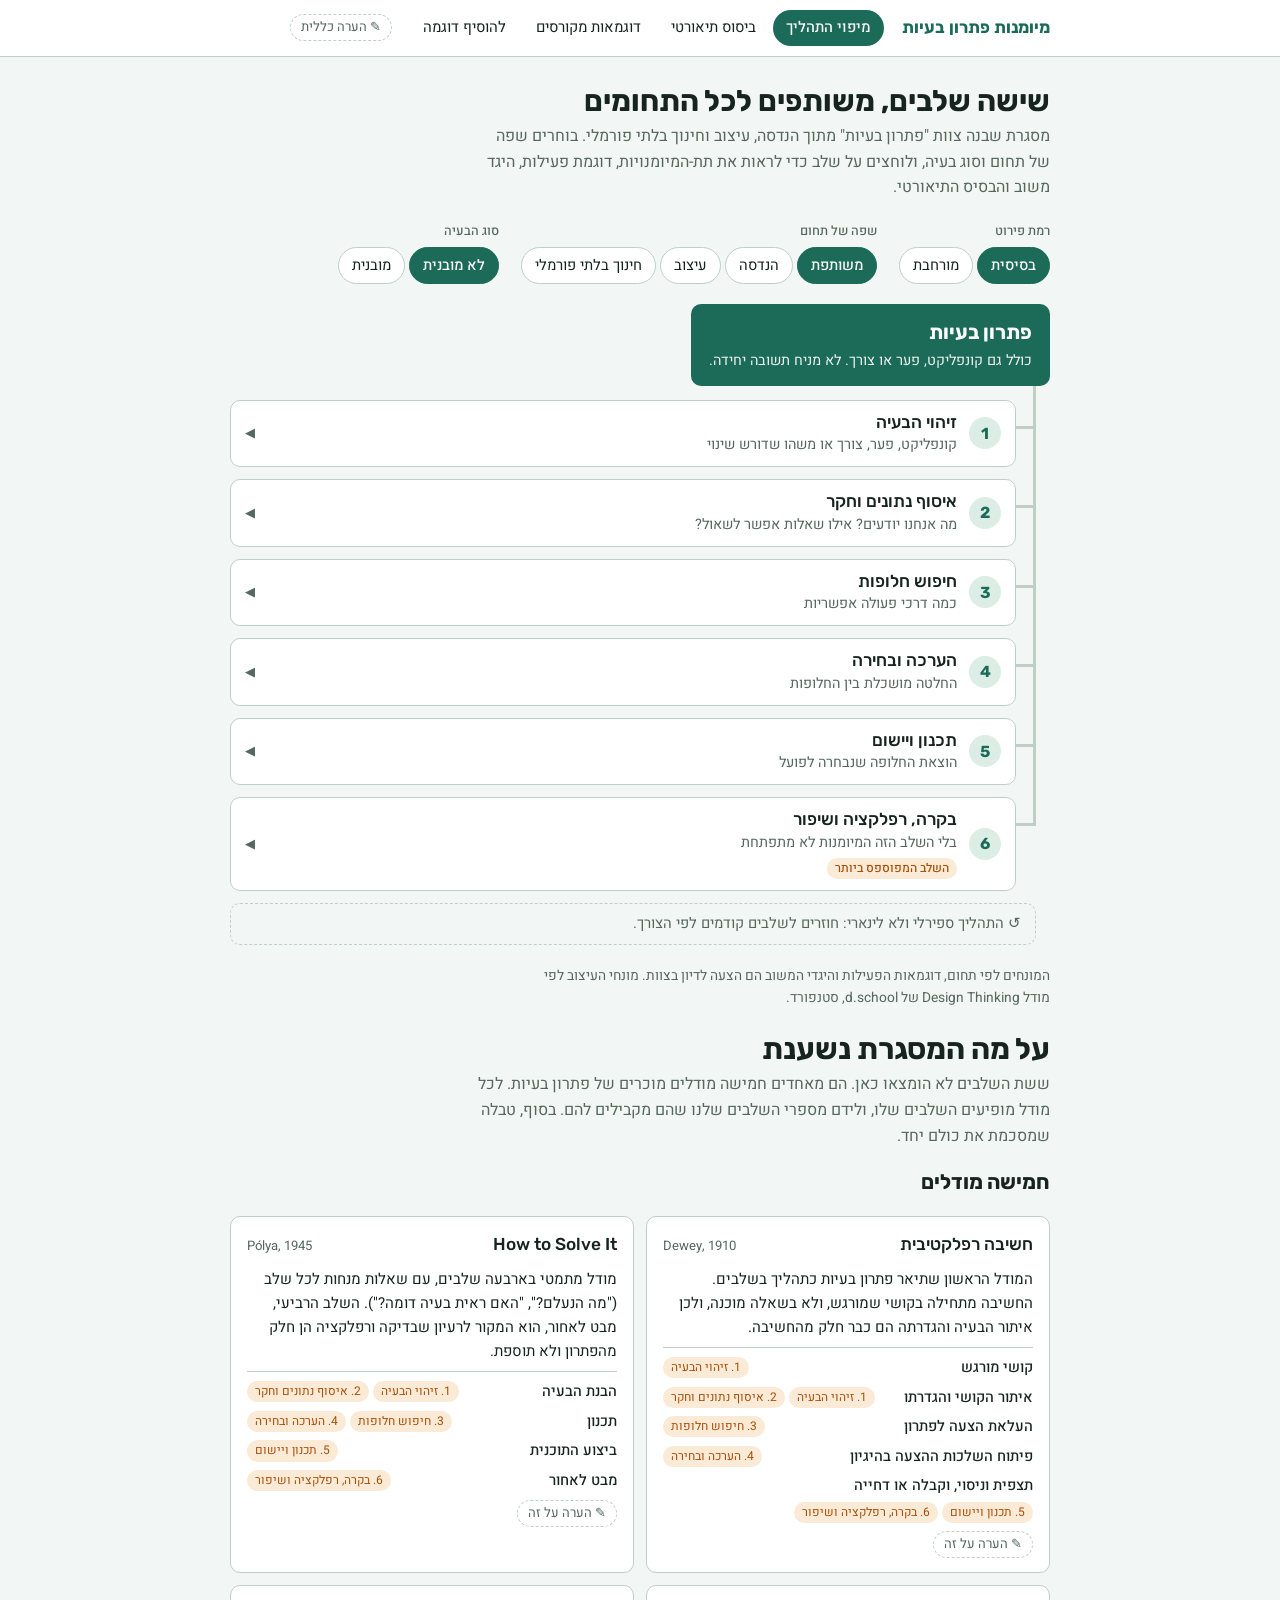
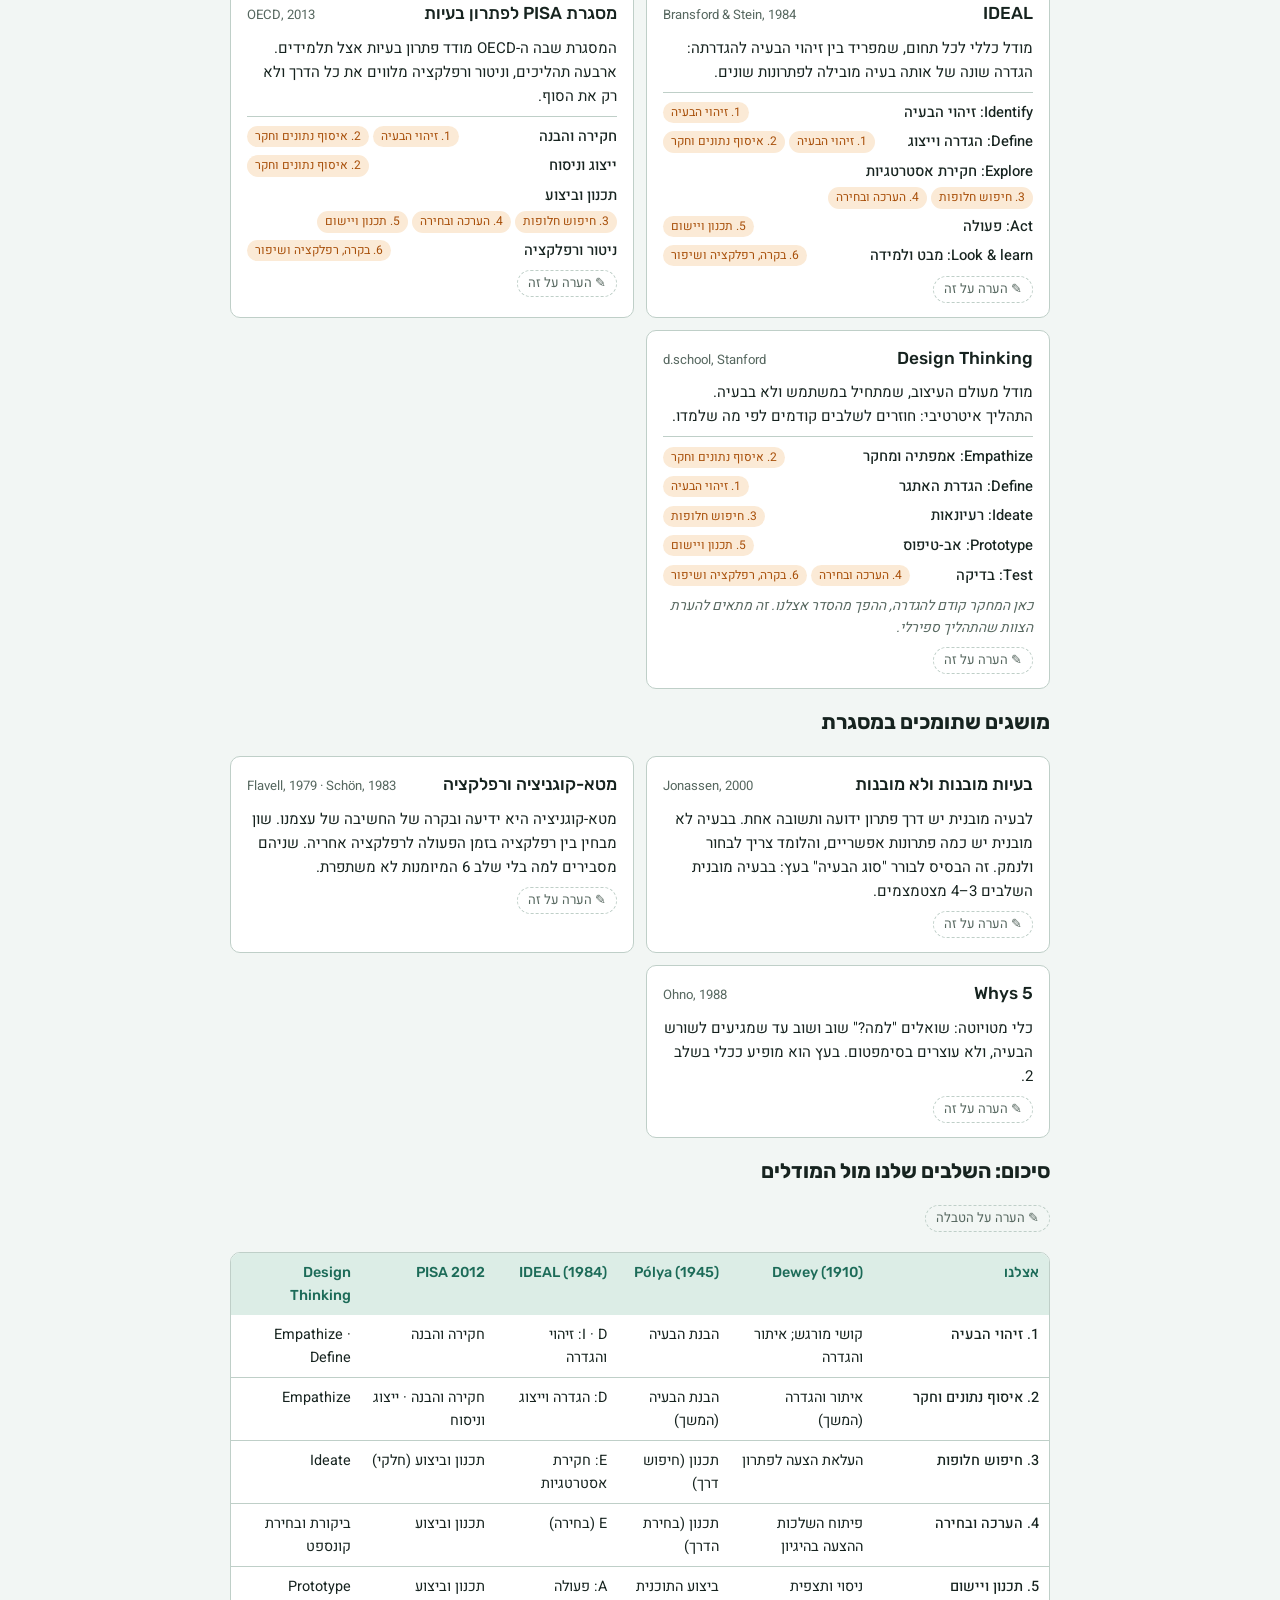
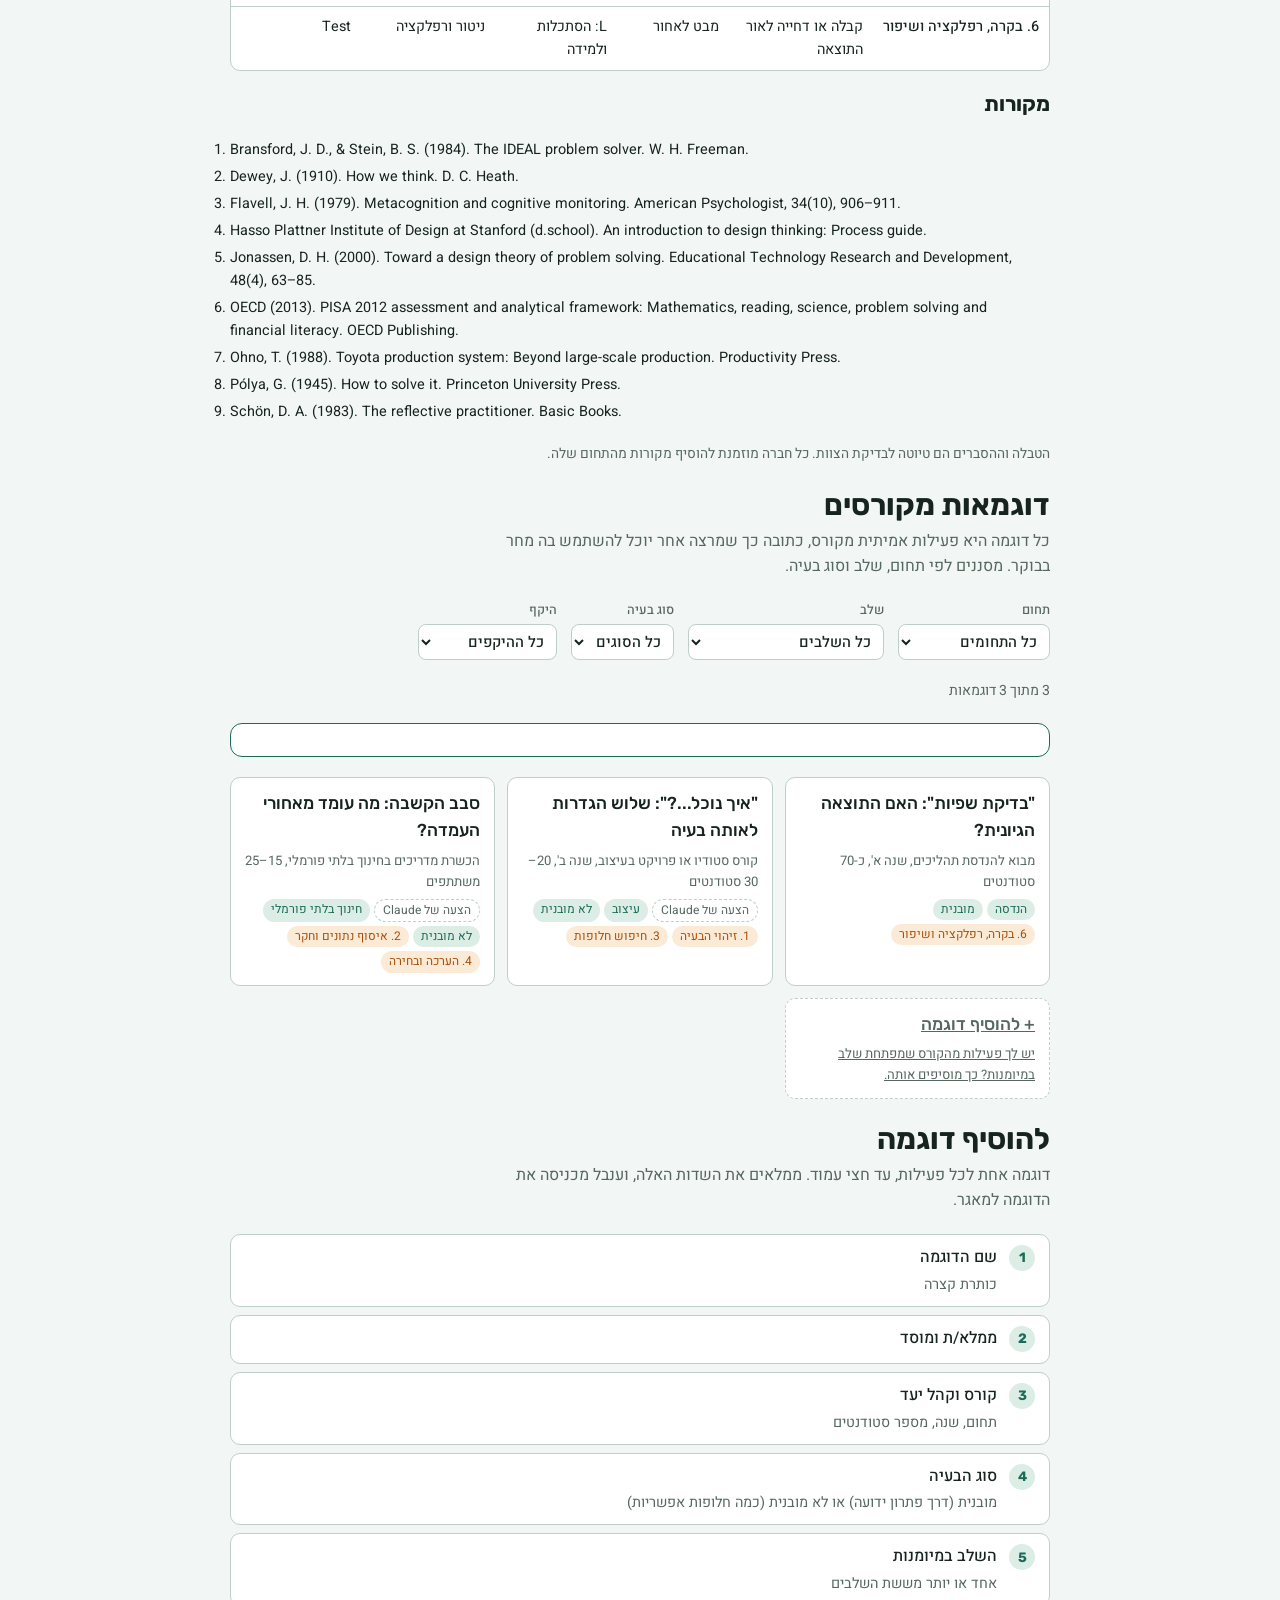
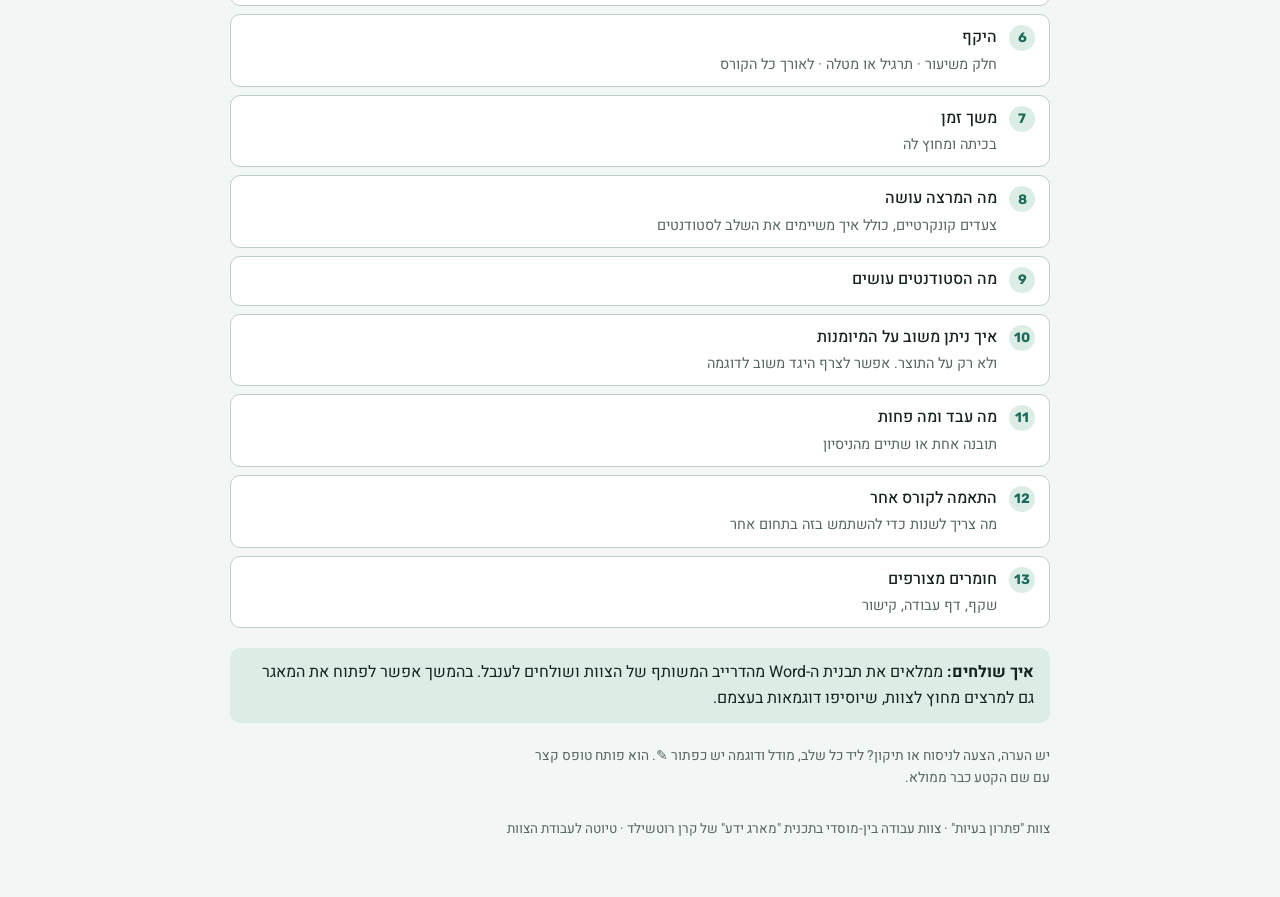
==== commit 183a11ff: "problem-solving: attribute to the inter-institutional team (Rothschild 'Maarag Yeda'), not the unit " ====
--- a/problem-solving/index.html
+++ b/problem-solving/index.html
@@ -293,7 +293,7 @@
   </section>
 
   <p class="note">יש הערה, הצעה לניסוח או תיקון? ליד כל שלב, מודל ודוגמה יש כפתור ✎. הוא פותח טופס קצר עם שם הקטע כבר ממולא.</p>
-  <footer class="foot">צוות "פתרון בעיות" · היחידה לקידום איכות ההוראה והלמידה, אוניברסיטת בן-גוריון בנגב · טיוטה לעבודת הצוות</footer>
+  <footer class="foot">צוות "פתרון בעיות" · צוות עבודה בין-מוסדי בתכנית "מארג ידע" של קרן רוטשילד · טיוטה לעבודת הצוות</footer>
 </main>
 
 <script>
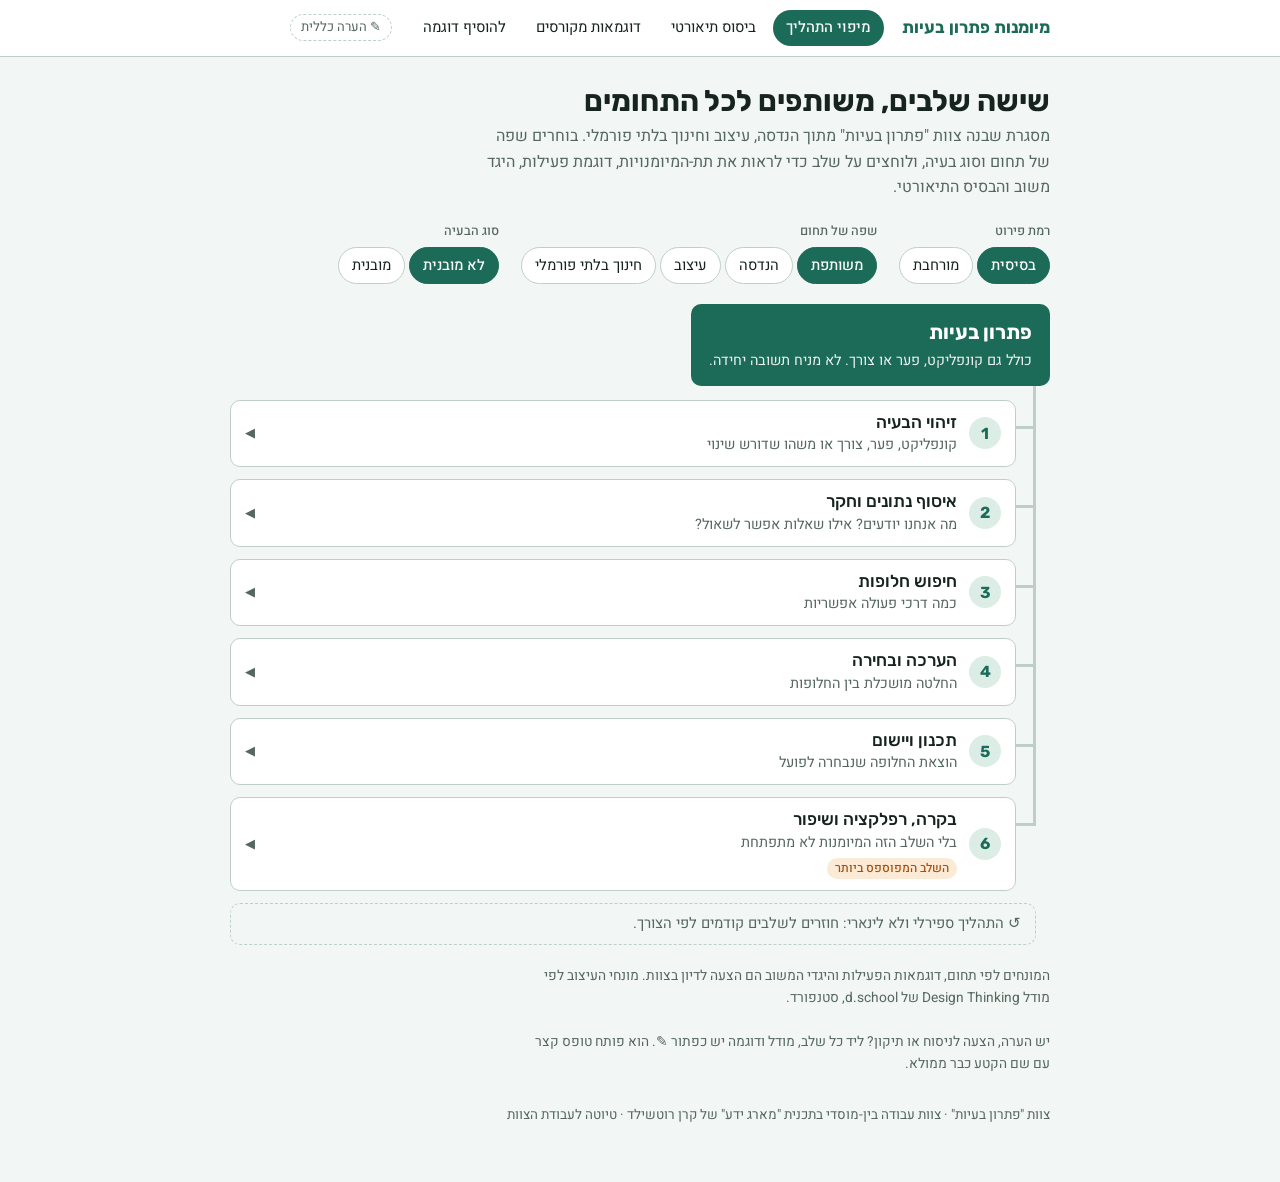
==== commit cefb9805: "problem-solving: one page per section (map, theory, examples, template) with shared styles.css + app" ====
--- a/problem-solving/index.html
+++ b/problem-solving/index.html
@@ -6,210 +6,23 @@
 <meta name="robots" content="noindex">
 <title>מיומנות פתרון בעיות</title>
 <link rel="stylesheet" href="https://fonts.googleapis.com/css2?family=Heebo:wght@400;500;700&family=Rubik:wght@500;700&display=swap">
-<style>
-/* Layout: sticky top nav with four hash-routed views (map, theory, examples, template);
-   one centered reading column; the map keeps the team's tree (root -> six stages -> leaves). */
-:root {
-  --bg: #F2F6F4; --surface: #FFFFFF; --ink: #16231F; --muted: #56675F;
-  --line: #BFCFC8; --accent: #1C6B58; --accent-soft: #DCEDE6; --on-accent: #FFFFFF;
-  --hi: #A8500B; --hi-soft: #FBEAD6;
-  --display: "Rubik", "Heebo", "Arial Hebrew", Arial, sans-serif;
-  --text: "Heebo", "Arial Hebrew", Arial, sans-serif;
-}
-@media (prefers-color-scheme: dark) {
-  :root:not([data-theme="light"]) {
-    --bg: #101815; --surface: #19241F; --ink: #E5EEEA; --muted: #9BAFA6;
-    --line: #34463E; --accent: #5FC4A8; --accent-soft: #1E3930; --on-accent: #0D1A15;
-    --hi: #F0A560; --hi-soft: #3A2A17; color-scheme: dark;
-  }
-}
-:root[data-theme="dark"] {
-  --bg: #101815; --surface: #19241F; --ink: #E5EEEA; --muted: #9BAFA6;
-  --line: #34463E; --accent: #5FC4A8; --accent-soft: #1E3930; --on-accent: #0D1A15;
-  --hi: #F0A560; --hi-soft: #3A2A17; color-scheme: dark;
-}
-html,body { margin: 0; }
-body { background: var(--bg); color: var(--ink); font-family: var(--text); font-size: 16px; line-height: 1.6; }
-body::before { content: ""; position: fixed; inset: 0 0 auto; height: env(safe-area-inset-top, 0px); z-index: 10; background: var(--surface); }
-a { color: var(--accent); }
-
-.topbar {
-  position: sticky; top: env(safe-area-inset-top, 0px); z-index: 5;
-  background: var(--surface); border-bottom: 1.5px solid var(--line);
-}
-.topbar-in {
-  max-width: 820px; margin-inline: auto; padding-block: 10px;
-  padding-left: max(16px, env(safe-area-inset-left, 0px)); padding-right: max(16px, env(safe-area-inset-right, 0px));
-  display: flex; flex-wrap: wrap; align-items: center; gap: 8px 18px;
-}
-.brand { font-family: var(--display); font-weight: 700; font-size: 1.05rem; color: var(--accent); }
-.nav { display: flex; flex-wrap: wrap; gap: 4px; }
-.nav a {
-  text-decoration: none; color: var(--ink); padding: 5px 12px; border-radius: 999px;
-  border: 1.5px solid transparent; font-size: .93rem;
-}
-.nav a:hover { border-color: var(--line); }
-.nav a[aria-current="page"] { background: var(--accent); color: var(--on-accent); font-weight: 500; }
-.nav a:focus-visible { outline: 2px solid var(--accent); outline-offset: 2px; }
-
-.page {
-  max-width: 820px; margin-inline: auto; padding-block: 26px 56px;
-  padding-left: max(16px, env(safe-area-inset-left, 0px)); padding-right: max(16px, env(safe-area-inset-right, 0px));
-  display: flex; flex-direction: column; gap: 22px;
-}
-h1 { font-family: var(--display); font-weight: 700; font-size: 1.85rem; line-height: 1.2; margin: 0; text-wrap: balance; }
-h2 { font-family: var(--display); font-weight: 700; font-size: 1.3rem; line-height: 1.3; margin: 0; text-wrap: balance; }
-h3 { font-family: var(--display); font-weight: 500; font-size: 1.08rem; margin: 0; }
-.lede { margin: 6px 0 0; color: var(--muted); max-width: 64ch; }
-.view { display: flex; flex-direction: column; gap: 20px; }
-.note { font-size: .86rem; color: var(--muted); margin: 0; max-width: 66ch; }
-
-/* controls */
-.controls { display: flex; flex-wrap: wrap; gap: 14px 22px; }
-fieldset { border: 0; margin: 0; padding: 0; min-width: 0; }
-legend { font-size: .8rem; font-weight: 500; color: var(--muted); padding: 0; margin-bottom: 5px; }
-.seg { display: flex; flex-wrap: wrap; gap: 4px; }
-.seg input { position: absolute; opacity: 0; pointer-events: none; }
-.seg label {
-  padding: 6px 13px; border: 1.5px solid var(--line); border-radius: 999px; cursor: pointer;
-  font-size: .92rem; background: var(--surface); color: var(--ink); user-select: none;
-}
-.seg input:checked + label { background: var(--accent); border-color: var(--accent); color: var(--on-accent); font-weight: 500; }
-.seg input:focus-visible + label { outline: 2px solid var(--accent); outline-offset: 2px; }
-
-/* tree */
-.root { align-self: flex-start; background: var(--accent); color: var(--on-accent); border-radius: 10px; padding: 12px 18px; max-width: 100%; }
-.root b { font-family: var(--display); font-size: 1.25rem; display: block; }
-.root span { font-size: .9rem; opacity: .92; }
-.tree-wrap { display: flex; flex-direction: column; }
-.tree { list-style: none; margin: 0; padding: 14px 0 0; padding-inline-start: 34px; }
-.stage { position: relative; padding-bottom: 12px; }
-.stage::before { content: ""; position: absolute; inset-inline-start: -20px; top: -14px; bottom: 0; width: 3px; background: var(--line); }
-.stage:last-child::before { bottom: auto; height: 42px; }
-.stage::after { content: ""; position: absolute; inset-inline-start: -20px; top: 26px; width: 20px; height: 3px; background: var(--line); }
-.node {
-  width: 100%; display: grid; grid-template-columns: auto minmax(0, 1fr) auto; align-items: center; gap: 12px;
-  text-align: start; font: inherit; color: inherit; cursor: pointer;
-  background: var(--surface); border: 1.5px solid var(--line); border-radius: 10px; padding: 10px 14px;
-}
-.node:hover { border-color: var(--accent); }
-.node:focus-visible { outline: 2px solid var(--accent); outline-offset: 2px; }
-.num { width: 32px; height: 32px; border-radius: 50%; background: var(--accent-soft); color: var(--accent); display: grid; place-items: center; font-family: var(--display); font-weight: 700; }
-.name { font-family: var(--display); font-weight: 500; font-size: 1.08rem; line-height: 1.3; display: block; }
-.shared, .gist { display: block; font-size: .9rem; color: var(--muted); }
-.shared { font-size: .8rem; }
-.tag { display: inline-block; margin-top: 4px; font-size: .76rem; font-weight: 500; padding: 1px 8px; border-radius: 999px; background: var(--hi-soft); color: var(--hi); }
-.chev { color: var(--muted); font-size: .8rem; transition: transform .15s; }
-.node[aria-expanded="true"] .chev { transform: rotate(-90deg); }
-@media (prefers-reduced-motion: reduce) { .chev { transition: none; } }
-.leaves { list-style: none; margin: 0; padding: 10px 0 0; padding-inline-start: 46px; }
-.leaf { position: relative; padding-bottom: 7px; font-size: .95rem; }
-.leaf::before { content: ""; position: absolute; inset-inline-start: -18px; top: -10px; bottom: 0; width: 2px; background: var(--line); }
-.leaf:last-child::before { bottom: auto; height: 23px; }
-.leaf::after { content: ""; position: absolute; inset-inline-start: -18px; top: 12px; width: 14px; height: 2px; background: var(--line); }
-.leaf.key span { background: var(--hi-soft); color: var(--hi); font-weight: 500; padding: 1px 8px; border-radius: 6px; }
-.leaf.tool { color: var(--muted); font-size: .88rem; }
-.extras { display: grid; grid-template-columns: repeat(auto-fit, minmax(min(100%, 230px), 1fr)); gap: 8px; margin-top: 4px; margin-inline-start: 28px; }
-.extra { min-width: 0; padding: 8px 12px; border-radius: 8px; background: var(--accent-soft); font-size: .92rem; }
-.extra b { display: block; font-size: .78rem; font-weight: 700; color: var(--accent); }
-.extra.fb { background: var(--surface); border: 1.5px solid var(--line); font-style: italic; }
-.extra.fb b { font-style: normal; }
-.extra.th { background: var(--surface); border: 1.5px dashed var(--line); }
-.stage-links { margin: 8px 0 0; margin-inline-start: 28px; font-size: .88rem; display: flex; flex-wrap: wrap; gap: 4px 16px; }
-.loop { margin-inline-start: 14px; padding: 8px 14px; border: 1.5px dashed var(--line); border-radius: 10px; color: var(--muted); font-size: .92rem; }
-
-/* theory */
-.models { display: grid; grid-template-columns: repeat(auto-fit, minmax(min(100%, 340px), 1fr)); gap: 12px; }
-.model { min-width: 0; background: var(--surface); border: 1.5px solid var(--line); border-radius: 10px; padding: 14px 16px; display: flex; flex-direction: column; gap: 8px; }
-.model-head { display: flex; flex-wrap: wrap; align-items: baseline; justify-content: space-between; gap: 2px 10px; }
-.model-src { font-size: .82rem; color: var(--muted); direction: ltr; unicode-bidi: isolate; }
-.model-gist { margin: 0; font-size: .94rem; }
-.model-note { margin: 0; font-size: .86rem; color: var(--muted); font-style: italic; }
-.msteps { margin: 0; padding: 0; list-style: none; display: flex; flex-direction: column; gap: 6px; border-top: 1px solid var(--line); padding-top: 8px; }
-.msteps li { display: flex; flex-wrap: wrap; align-items: center; justify-content: space-between; gap: 4px 10px; font-size: .92rem; }
-.mstep { font-weight: 500; }
-.traits { display: grid; grid-template-columns: repeat(auto-fit, minmax(min(100%, 230px), 1fr)); gap: 10px; }
-.trait { min-width: 0; background: var(--surface); border: 1.5px solid var(--line); border-radius: 10px; padding: 12px 14px; }
-.trait h3 { font-size: 1rem; margin-bottom: 4px; }
-.trait p { margin: 0; font-size: .93rem; color: var(--muted); }
-.tbl-wrap { overflow-x: auto; border: 1.5px solid var(--line); border-radius: 10px; background: var(--surface); }
-table { border-collapse: collapse; width: 100%; min-width: 640px; font-size: .9rem; }
-th, td { text-align: start; padding: 8px 10px; border-bottom: 1px solid var(--line); vertical-align: top; }
-thead th { background: var(--accent-soft); color: var(--accent); font-family: var(--display); font-weight: 500; }
-tbody th { font-weight: 500; white-space: nowrap; }
-tr:last-child td, tr:last-child th { border-bottom: 0; }
-.stage-theory { display: flex; flex-direction: column; gap: 12px; }
-.st { background: var(--surface); border: 1.5px solid var(--line); border-radius: 10px; padding: 12px 16px; }
-.st h3 { display: flex; align-items: center; gap: 10px; margin-bottom: 6px; }
-.st p { margin: 0; max-width: 68ch; }
-.refs { margin: 0; padding-inline-start: 20px; font-size: .9rem; display: flex; flex-direction: column; gap: 4px; }
-.refs li { direction: ltr; text-align: left; unicode-bidi: plaintext; }
-
-/* examples */
-.filters { display: flex; flex-wrap: wrap; gap: 10px 14px; align-items: end; }
-.filters label { display: flex; flex-direction: column; gap: 4px; font-size: .8rem; color: var(--muted); font-weight: 500; }
-select { font: inherit; font-size: .93rem; color: var(--ink); background: var(--surface); border: 1.5px solid var(--line); border-radius: 8px; padding: 5px 8px; }
-select:focus-visible { outline: 2px solid var(--accent); outline-offset: 2px; }
-.count { font-size: .88rem; color: var(--muted); margin: 0; }
-.cards { display: grid; grid-template-columns: repeat(auto-fill, minmax(min(100%, 250px), 1fr)); gap: 12px; }
-.card {
-  min-width: 0; display: flex; flex-direction: column; gap: 6px; text-align: start; font: inherit; color: inherit; cursor: pointer;
-  background: var(--surface); border: 1.5px solid var(--line); border-radius: 10px; padding: 12px 14px;
-}
-.card:hover { border-color: var(--accent); }
-.card:focus-visible { outline: 2px solid var(--accent); outline-offset: 2px; }
-.card .meta { font-size: .82rem; color: var(--muted); }
-.chips { display: flex; flex-wrap: wrap; gap: 4px; }
-.chip { font-size: .75rem; padding: 1px 8px; border-radius: 999px; background: var(--accent-soft); color: var(--accent); }
-.chip.st-chip { background: var(--hi-soft); color: var(--hi); }
-.chip.proposal { background: var(--surface); color: var(--muted); border: 1px dashed var(--line); }
-.card.add { border-style: dashed; color: var(--muted); justify-content: center; }
-.detail { background: var(--surface); border: 1.5px solid var(--accent); border-radius: 12px; padding: 16px 18px; display: flex; flex-direction: column; gap: 12px; }
-.detail-head { display: flex; flex-wrap: wrap; justify-content: space-between; gap: 8px; align-items: start; }
-.btn { font: inherit; font-size: .9rem; cursor: pointer; padding: 5px 12px; border-radius: 999px; border: 1.5px solid var(--line); background: var(--surface); color: var(--ink); }
-.btn:hover { border-color: var(--accent); }
-.btn:focus-visible { outline: 2px solid var(--accent); outline-offset: 2px; }
-dl.fields { margin: 0; display: grid; grid-template-columns: minmax(0, 11rem) minmax(0, 1fr); gap: 8px 16px; }
-dl.fields dt { font-weight: 500; color: var(--accent); font-size: .92rem; }
-dl.fields dd { margin: 0; min-width: 0; }
-dl.fields ul { margin: 0; padding-inline-start: 18px; }
-@media (max-width: 560px) { dl.fields { grid-template-columns: minmax(0, 1fr); gap: 2px; } dl.fields dd { margin-bottom: 8px; } }
-.draft { font-size: .78rem; padding: 1px 8px; border-radius: 999px; background: var(--hi-soft); color: var(--hi); }
-
-/* template */
-.tpl { counter-reset: f; list-style: none; margin: 0; padding: 0; display: flex; flex-direction: column; gap: 8px; }
-.tpl li { counter-increment: f; background: var(--surface); border: 1.5px solid var(--line); border-radius: 10px; padding: 10px 14px; display: grid; grid-template-columns: auto minmax(0, 1fr); gap: 2px 12px; }
-.tpl li::before { content: counter(f); grid-row: span 2; width: 26px; height: 26px; border-radius: 50%; background: var(--accent-soft); color: var(--accent); display: grid; place-items: center; font-family: var(--display); font-weight: 700; font-size: .85rem; }
-.tpl b { font-weight: 500; }
-.tpl span { color: var(--muted); font-size: .9rem; }
-.callout { background: var(--accent-soft); border-radius: 10px; padding: 12px 16px; }
-.callout p { margin: 0; }
-footer.foot { color: var(--muted); font-size: .84rem; margin-top: 8px; }
-
-.fb-link { display: inline-flex; align-items: center; gap: 4px; font-size: .82rem; color: var(--muted); text-decoration: none; border: 1px dashed var(--line); border-radius: 999px; padding: 2px 10px; white-space: nowrap; }
-.fb-link:hover { color: var(--accent); border-color: var(--accent); }
-.fb-link:focus-visible { outline: 2px solid var(--accent); outline-offset: 2px; }
-.fb-bar { display: flex; flex-wrap: wrap; gap: 8px; align-items: center; }
-</style>
+<link rel="stylesheet" href="styles.css">
 </head>
 <body>
-
 <header class="topbar" dir="rtl" lang="he">
   <div class="topbar-in">
-    <span class="brand">מיומנות פתרון בעיות</span>
+    <a class="brand" href="index.html">מיומנות פתרון בעיות</a>
     <nav class="nav" aria-label="ניווט באתר">
-      <a href="#map" data-view="map">מיפוי התהליך</a>
-      <a href="#theory" data-view="theory">ביסוס תיאורטי</a>
-      <a href="#examples" data-view="examples">דוגמאות מקורסים</a>
-      <a href="#template" data-view="template">להוסיף דוגמה</a>
+      <a href="index.html" aria-current="page">מיפוי התהליך</a>
+      <a href="theory.html">ביסוס תיאורטי</a>
+      <a href="examples.html">דוגמאות מקורסים</a>
+      <a href="template.html">להוסיף דוגמה</a>
     </nav>
     <a class="fb-link" id="fb-general" target="_blank" rel="noopener">✎ הערה כללית</a>
   </div>
 </header>
 
 <main class="page" dir="rtl" lang="he">
-
-  <!-- ===== MAP ===== -->
   <section class="view" id="view-map">
     <header>
       <h1>שישה שלבים, משותפים לכל התחומים</h1>
@@ -239,440 +52,10 @@
     <p class="note">המונחים לפי תחום, דוגמאות הפעילות והיגדי המשוב הם הצעה לדיון בצוות. מונחי העיצוב לפי מודל Design Thinking של d.school, סטנפורד.</p>
   </section>
 
-  <!-- ===== THEORY ===== -->
-  <section class="view" id="view-theory" hidden>
-    <header>
-      <h1>על מה המסגרת נשענת</h1>
-      <p class="lede">ששת השלבים לא הומצאו כאן. הם מאחדים חמישה מודלים מוכרים של פתרון בעיות. לכל מודל מופיעים השלבים שלו, ולידם מספרי השלבים שלנו שהם מקבילים להם. בסוף, טבלה שמסכמת את כולם יחד.</p>
-    </header>
-
-    <h2>חמישה מודלים</h2>
-    <div class="models" id="models"></div>
-
-    <h2>מושגים שתומכים במסגרת</h2>
-    <div class="models" id="concepts"></div>
-
-    <h2 id="theory-summary">סיכום: השלבים שלנו מול המודלים</h2>
-    <div class="tbl-wrap" tabindex="0" aria-label="טבלת השוואה בין מודלים">
-      <table>
-        <thead><tr><th scope="col">אצלנו</th><th scope="col">Dewey (1910)</th><th scope="col">Pólya (1945)</th><th scope="col">IDEAL (1984)</th><th scope="col">PISA 2012</th><th scope="col">Design Thinking</th></tr></thead>
-        <tbody id="theory-table"></tbody>
-      </table>
-    </div>
-
-    <h2>מקורות</h2>
-    <ol class="refs" id="refs"></ol>
-    <p class="note">הטבלה וההסברים הם טיוטה לבדיקת הצוות. כל חברה מוזמנת להוסיף מקורות מהתחום שלה.</p>
-  </section>
-
-  <!-- ===== EXAMPLES ===== -->
-  <section class="view" id="view-examples" hidden>
-    <header>
-      <h1>דוגמאות מקורסים</h1>
-      <p class="lede">כל דוגמה היא פעילות אמיתית מקורס, כתובה כך שמרצה אחר יוכל להשתמש בה מחר בבוקר. מסננים לפי תחום, שלב וסוג בעיה.</p>
-    </header>
-    <div class="filters">
-      <label for="f-field">תחום<select id="f-field"></select></label>
-      <label for="f-stage">שלב<select id="f-stage"></select></label>
-      <label for="f-ptype">סוג בעיה<select id="f-ptype"></select></label>
-      <label for="f-scope">היקף<select id="f-scope"></select></label>
-    </div>
-    <p class="count" id="ex-count" aria-live="polite"></p>
-    <div class="detail" id="ex-detail" hidden></div>
-    <div class="cards" id="ex-cards"></div>
-  </section>
-
-  <!-- ===== TEMPLATE ===== -->
-  <section class="view" id="view-template" hidden>
-    <header>
-      <h1>להוסיף דוגמה</h1>
-      <p class="lede">דוגמה אחת לכל פעילות, עד חצי עמוד. ממלאים את השדות האלה, וענבל מכניסה את הדוגמה למאגר.</p>
-    </header>
-    <ol class="tpl" id="tpl"></ol>
-    <div class="callout"><p><b>איך שולחים:</b> ממלאים את תבנית ה-Word מהדרייב המשותף של הצוות ושולחים לענבל. בהמשך אפשר לפתוח את המאגר גם למרצים מחוץ לצוות, שיוסיפו דוגמאות בעצמם.</p></div>
-  </section>
 
   <p class="note">יש הערה, הצעה לניסוח או תיקון? ליד כל שלב, מודל ודוגמה יש כפתור ✎. הוא פותח טופס קצר עם שם הקטע כבר ממולא.</p>
   <footer class="foot">צוות "פתרון בעיות" · צוות עבודה בין-מוסדי בתכנית "מארג ידע" של קרן רוטשילד · טיוטה לעבודת הצוות</footer>
 </main>
-
-<script>
-/* ===== שלבי המיומנות. לעדכון העץ עורכים רק את הרשימה הזאת. =====
-   theory: הבסיס התיאורטי לשלב (מוצג בעץ ובדף "ביסוס תיאורטי")
-   models: המקבילה בכל מודל, לפי סדר העמודות בטבלה (dewey, polya, ideal, pisa, dt) */
-var STAGES = [
-  { name: "זיהוי הבעיה", gist: "קונפליקט, פער, צורך או משהו שדורש שינוי",
-    act: "לפני שמתחילים לפתור, כל אחד כותב במשפט אחד מה הבעיה ומה ייחשב הצלחה. משווים ניסוחים בזוגות.",
-    fb: "ניסחתם את הבעיה במילים שלכם לפני שהתחלתם לפתור. מה היה משתנה בפתרון אילו הגדרתם אותה אחרת?",
-    by: {
-      eng: { act: "קוראים את השאלה פעמיים, מנסחים את היעד במילים שלנו ומציירים דיאגרמה עם הנתונים, לפני שכותבים משוואה אחת.", fb: "ציירתם דיאגרמה וסימנתם נתונים, אבל היעד לא מנוסח. מה בדיוק מבקשים למצוא, ובאילו יחידות?" },
-      design: { act: "מנסחים את הבריף מחדש כשאלה אחת שמתחילה ב'איך נוכל', ומשווים בין הניסוחים של הקבוצות.", fb: "הגדרתם את האתגר מנקודת המבט של המשתמש ולא של המוצר. את מי השארתם מחוץ להגדרה?" },
-      edu: { act: "כל חבר קבוצה כותב בנפרד מה לדעתו הקונפליקט, ואז משווים: האם כולם מתארים את אותה בעיה?", fb: "תיארתם את מה שקרה בלי להאשים. של מי הבעיה הזאת, ומה כל צד צריך?" } },
-    terms: { eng: "הגדרת הבעיה והדרישות", design: "הגדרת האתגר (Define)", edu: "זיהוי הקונפליקט או הצורך" },
-    leaves: [ { t: "לזהות שיש בעיה, קושי, צורך או פער" }, { t: "לאפיין את הבעיה ולנסח את היעד במילים שלנו" }, { t: "לבדוק אם אכן יש בעיה" } ],
-    theory: "אצל דיואי, החשיבה הרפלקטיבית מתחילה ב'קושי מורגש', ורק אחר כך מאתרים ומגדירים אותו. פוליה פותח ב'הבנת הבעיה': מה הנעלם, מה הנתונים, מה התנאי. במודל IDEAL זיהוי והגדרה הם שני שלבים נפרדים, כי הגדרה שונה של אותה בעיה מובילה לפתרונות שונים. בבעיות לא מובנות, ג'ונאסן מדגיש שהלומד בונה בעצמו את 'מרחב הבעיה', ולכן השלב הזה כבר חלק מהפתרון.",
-    models: ["קושי מורגש; איתור והגדרה", "הבנת הבעיה", "I · D: זיהוי והגדרה", "חקירה והבנה", "Empathize · Define"] },
-  { name: "איסוף נתונים וחקר", gist: "מה אנחנו יודעים? אילו שאלות אפשר לשאול?",
-    act: "ממלאים טבלה של שלוש עמודות: מה ידוע, מה חסר, מה אנחנו מניחים. אחר כך שואלים \"למה?\" שוב ושוב, עד שמגיעים לשורש.",
-    fb: "אספתם נתונים רלוונטיים, אבל עצרתם בסימפטום. מה לדעתכם גורם לו?",
-    by: {
-      eng: { act: "ממיינים את מה שכתוב בשאלה: מה נתון, מה חסר, מה סותר. קובעים גבולות מערכת ורושמים הנחות עבודה מוצהרות.", fb: "השתמשתם בהנחה בלי לרשום אותה. איזו הנחה עומדת מאחורי המשוואה הזאת, ומתי היא מפסיקה להיות נכונה?" },
-      design: { act: "יוצאים לתצפית או לשלושה ראיונות קצרים עם משתמשים, וממפים על לוח מה הם אומרים, עושים ומרגישים.", fb: "אספתם ציטוטים טובים מהמשתמשים. איזה צורך עומד מאחורי מה שהם אמרו?" },
-      edu: { act: "סבב הקשבה: כל צד מתאר את עמדתו, והצד השני חוזר על מה ששמע לפני שהוא מגיב.", fb: "הקשבתם לעמדות של שני הצדדים. איזה צורך מסתתר מאחורי העמדה של כל אחד?" } },
-    terms: { eng: "ניתוח ושליפת מידע", design: "אמפתיה ומחקר (Empathize)", edu: "בירור עמדות וצרכים" },
-    leaves: [ { t: "לברר אילו נתונים קיימים ומה חסר" }, { t: "לפרק את הבעיה למרכיבים פשוטים יותר" }, { t: "לקבוע גבולות, אילוצים והנחות עבודה" }, { t: "לזהות את שורש הבעיה", kind: "key" }, { t: "כלי: ⁦5 Whys⁩", kind: "tool" } ],
-    theory: "במסגרת PISA 2012 'חקירה והבנה' ו'ייצוג וניסוח' הם שני תהליכים נפרדים: אוספים מידע, ואז מתרגמים אותו לייצוג (טבלה, דיאגרמה, מודל). שיטת '5 למה' (Five Whys) פותחה בטויוטה (Ohno) כדי לא לעצור בסימפטום. הצוות הדגיש שהשורש מתגלה אחרי החקר ולא לפניו, ולכן הוא מסומן בנפרד בתוך השלב.",
-    models: ["איתור והגדרה (המשך)", "הבנת הבעיה (המשך)", "D: הגדרה וייצוג", "חקירה והבנה · ייצוג וניסוח", "Empathize"] },
-  { name: "חיפוש חלופות", gist: "כמה דרכי פעולה אפשריות",
-    act: "שלוש דקות, שלוש דרכים: כל קבוצה מציעה לפחות שלוש דרכי פעולה שונות לפני שמותר לבחור אחת.",
-    fb: "הצעתם דרכים שונות באמת, ולא גרסאות של אותו רעיון. איזו דרך נוספת שקלתם ופסלתם?",
-    by: {
-      eng: { act: "לפני הפתרון כל זוג מציע שתי דרכים לגשת לבעיה, למשל פתרון אלגברי ופתרון גרפי, או שני בסיסי חישוב שונים.", fb: "בחרתם בדרך הראשונה שעלתה. איזו דרך אחרת הייתה מובילה לאותה תוצאה, ומה היתרון של כל אחת?" },
-      design: { act: "סבב סקיצות מהיר: שמונה רעיונות בשמונה דקות, בלי ביקורת, ורק אחר כך מקבצים.", fb: "העליתם הרבה רעיונות, אבל כולם מאותה משפחה. איך היה נראה רעיון הפוך לגמרי?" },
-      edu: { act: "הקבוצה מעלה יחד כמה שיותר דרכים להתמודד, כולל כאלה שנשמעות לא מעשיות, בלי לפסול אף אחת.", fb: "הצעתם פתרון שטוב לצד אחד. איזו אפשרות הייתה נותנת משהו גם לצד השני?" } },
-    terms: { eng: "סינתזה ויצירת חלופות", design: "רעיונאות (Ideate)", edu: "הצעת פתרונות משותפים" },
-    closed: { gist: "בחירת דרך הפתרון מתוך דרכים מוכרות", tag: "מצומצם בבעיה מובנית" },
-    leaves: [ { t: "להעלות כמה אפשרויות לפני שבוחרים" }, { t: "להפעיל חשיבה יצירתית" } ],
-    theory: "דיואי מתאר את 'העלאת הצעה לפתרון' כשלב בפני עצמו, שקודם לבדיקתה. במודל IDEAL השלב נקרא 'חקירת אסטרטגיות אפשריות', ופוליה שואל 'האם ראית בעיה דומה?' כדי לגייס דרכים מוכרות. ב-Design Thinking זהו שלב ה-Ideate, שבו הכמות והמגוון קודמים לשיפוט. בהערכת חשיבה יצירתית הצוות משתמש בשלושה פרמטרים: כמות רעיונות רלוונטיים, מגוון, ומקוריות.",
-    models: ["העלאת הצעה לפתרון", "תכנון (חיפוש דרך)", "E: חקירת אסטרטגיות", "תכנון וביצוע (חלקי)", "Ideate"] },
-  { name: "הערכה ובחירה", gist: "החלטה מושכלת בין החלופות",
-    act: "הקבוצה קובעת שניים או שלושה קריטריונים, מדרגת כל חלופה לפיהם, ומנמקת את הבחירה במשפט אחד.",
-    fb: "הבחירה שלכם מנומקת לפי קריטריונים ברורים. על מה ויתרתם כשבחרתם בדרך הזאת?",
-    by: {
-      eng: { act: "משווים את הדרכים לפי קריטריונים: כמה נתונים כל אחת דורשת, כמה חישוב, ואיזו רמת דיוק נדרשת. בוחרים ומנמקים.", fb: "נימקתם למה בחרתם בכלי הזה. האם רמת הדיוק שהוא נותן מתאימה למה שהתבקש?" },
-      design: { act: "ביקורת עמיתים: כל קבוצה מציגה שלושה קונספטים, והכיתה מדרגת אותם מול הצורך שהוגדר.", fb: "בחרתם בקונספט שהכי אהבתם. איך הוא עונה על הצורך שהגדרתם בהתחלה?" },
-      edu: { act: "עוברים על האפשרויות ושואלים על כל אחת: עם מה כל צד יכול לחיות? בוחרים דרך מוסכמת, גם אם אינה מושלמת.", fb: "הגעתם להסכמה שכולם יכולים לחיות איתה. על מה כל צד ויתר כדי להגיע אליה?" } },
-    terms: { eng: "השוואה לפי קריטריונים", design: "ביקורת ובחירת קונספט", edu: "גישור והסכמה" },
-    closed: { tag: "מצומצם בבעיה מובנית" },
-    leaves: [ { t: "לבחון כל חלופה בחשיבה ביקורתית: מה באמת מתאים?" }, { t: "לקבל החלטה בתנאי אי-ודאות" }, { t: "לזכור שגם פתרון לא מושלם, או ההחלטה לא לפעול, הם בחירה" } ],
-    theory: "אצל דיואי, לפני שפועלים 'מפתחים בהיגיון את ההשלכות' של כל הצעה. ג'ונאסן מראה שבבעיות לא מובנות אין פתרון אחד נכון, ולכן הלומד צריך לנמק את בחירתו ולהצדיק אותה מול קריטריונים. בבעיות מובנות השלב מצטמצם לבחירת שיטה, ולכן הוא מסומן בעץ כ'מצומצם'.",
-    models: ["פיתוח השלכות ההצעה בהיגיון", "תכנון (בחירת הדרך)", "E (בחירה)", "תכנון וביצוע", "ביקורת ובחירת קונספט"] },
-  { name: "תכנון ויישום", gist: "הוצאת החלופה שנבחרה לפועל",
-    act: "כותבים תוכנית של שלושה עד חמישה צעדים לפני הביצוע, ומסמנים מראש באיזה צעד עלולים להיתקע.",
-    fb: "פעלתם לפי התוכנית ועדכנתם אותה כשנתקעתם. מה גרם לכם לשנות כיוון?",
-    by: {
-      eng: { act: "מפרקים את הבעיה לבעיות קטנות, רושמים את המשוואות בסימנים ובודקים הומוגניות של יחידות, ורק אז מציבים מספרים.", fb: "ההצבה מסודרת וקל לעקוב אחריה. איפה בדרך בדקתם שהיחידות מתאימות?" },
-      design: { act: "בונים אב-טיפוס מהיר מנייר או מקרטון בתוך שיעור אחד, רק כדי לבדוק את הרעיון המרכזי.", fb: "האב-טיפוס בודק שאלה אחת ברורה. מה למדתם ממנו שלא ידעתם לפני שבניתם?" },
-      edu: { act: "מנסחים הסכם פעולה קצר: מי עושה מה, עד מתי, ואיך נדע שזה קורה.", fb: "ההסכם שלכם ברור ומחולק לתפקידים. מה תעשו אם אחד הצדדים לא יעמוד בו?" } },
-    terms: { eng: "תכן ומימוש", design: "אב-טיפוס (Prototype)", edu: "הסכם פעולה וביצוע" },
-    leaves: [ { t: "לתכנן את צעדי הפעולה" }, { t: "לבצע" } ],
-    theory: "פוליה מפריד בין 'תכנון' ל'ביצוע התוכנית', ומבקש לבדוק כל צעד בזמן הביצוע. ב-PISA 2012 'תכנון וביצוע' הוא תהליך אחד שכולל הצבת יעדי ביניים. ב-Design Thinking היישום הוא אב-טיפוס זול ומהיר, שנועד ללמוד ולא להיות מוצר סופי.",
-    models: ["ניסוי ותצפית", "ביצוע התוכנית", "A: פעולה", "תכנון וביצוע", "Prototype"] },
-  { name: "בקרה, רפלקציה ושיפור", gist: "בלי השלב הזה המיומנות לא מתפתחת",
-    act: "דקת בדיקה בסוף כל משימה: האם התוצאה הגיונית? האם ענינו על מה שנשאל? מה נעשה אחרת בפעם הבאה?",
-    fb: "התוצאה נכונה, אבל לא בדקתם אותה. איך הייתם יודעים שהיא סבירה גם בלי פתרון להשוות אליו?",
-    tag: "השלב המפוספס ביותר",
-    by: {
-      eng: { act: "בדיקת שפיות בסוף כל תרגיל: הצבה חוזרת, בדיקת סדר גודל, והאם זה יכול להיות נכון פיזיקלית.", fb: "קיבלתם מספר, אבל לא בדקתם אותו. האם סדר הגודל הזה אפשרי פיזיקלית?" },
-      design: { act: "נותנים למשתמש אמיתי לנסות את האב-טיפוס, רושמים מה קרה בפועל, ומחליטים לאיזה שלב חוזרים.", fb: "תיעדתם מה לא עבד בבדיקה. לאיזה שלב בתהליך צריך לחזור בעקבות זה?" },
-      edu: { act: "מעגל עיבוד אחרי הפעילות: מה קרה, מה הרגשנו, מה למדנו על הדרך שבה אנחנו מתמודדים, ומה ניקח להמשך.", fb: "שיתפתם במה שהרגשתם בתהליך. מה למדתם על הדרך שבה אתם מתמודדים עם קונפליקט?" } },
-    terms: { eng: "בדיקה והערכת תוצאה", design: "בדיקה ואיטרציה (Test)", edu: "עיבוד ורפלקציה" },
-    leaves: [ { t: "לבדוק אם התוצאה הגיונית ואפשרית" }, { t: "לבחון אם הפתרון באמת עונה על הבעיה" }, { t: "רפלקציה: לחשוב על דרך החשיבה (מטא-קוגניציה)" }, { t: "להפיק לקחים לפעם הבאה" } ],
-    theory: "השלב הרביעי של פוליה, 'מבט לאחור', כולל גם בדיקת התוצאה וגם השאלה מה אפשר ללמוד מהפתרון לבעיות אחרות. במודל IDEAL זה 'Look and learn'. ב-PISA 2012 'ניטור ורפלקציה' מלווה את כל התהליך ולא רק את סופו, בדומה להערת הצוות שרפלקציה רצויה אחרי כל שלב. המושג מטא-קוגניציה (Flavell, 1979) והרפלקציה בפעולה ועל הפעולה (Schön, 1983) מסבירים למה בלי השלב הזה המיומנות לא משתפרת.",
-    models: ["קבלה או דחייה לאור התוצאה", "מבט לאחור", "L: הסתכלות ולמידה", "ניטור ורפלקציה", "Test"] }
-];
-
-/* ===== המודלים בדף "ביסוס תיאורטי". steps: [שם השלב במודל, [מספרי השלבים שלנו]] ===== */
-var MODELS = [
-  { name: "חשיבה רפלקטיבית", src: "Dewey, 1910",
-    gist: "המודל הראשון שתיאר פתרון בעיות כתהליך בשלבים. החשיבה מתחילה בקושי שמורגש, ולא בשאלה מוכנה, ולכן איתור הבעיה והגדרתה הם כבר חלק מהחשיבה.",
-    steps: [["קושי מורגש", [1]], ["איתור הקושי והגדרתו", [1, 2]], ["העלאת הצעה לפתרון", [3]], ["פיתוח השלכות ההצעה בהיגיון", [4]], ["תצפית וניסוי, וקבלה או דחייה", [5, 6]]] },
-  { name: "How to Solve It", src: "Pólya, 1945",
-    gist: "מודל מתמטי בארבעה שלבים, עם שאלות מנחות לכל שלב (\"מה הנעלם?\", \"האם ראית בעיה דומה?\"). השלב הרביעי, מבט לאחור, הוא המקור לרעיון שבדיקה ורפלקציה הן חלק מהפתרון ולא תוספת.",
-    steps: [["הבנת הבעיה", [1, 2]], ["תכנון", [3, 4]], ["ביצוע התוכנית", [5]], ["מבט לאחור", [6]]] },
-  { name: "IDEAL", src: "Bransford & Stein, 1984",
-    gist: "מודל כללי לכל תחום, שמפריד בין זיהוי הבעיה להגדרתה: הגדרה שונה של אותה בעיה מובילה לפתרונות שונים.",
-    steps: [["Identify: זיהוי הבעיה", [1]], ["Define: הגדרה וייצוג", [1, 2]], ["Explore: חקירת אסטרטגיות", [3, 4]], ["Act: פעולה", [5]], ["Look & learn: מבט ולמידה", [6]]] },
-  { name: "מסגרת PISA לפתרון בעיות", src: "OECD, 2013",
-    gist: "המסגרת שבה ה-OECD מודד פתרון בעיות אצל תלמידים. ארבעה תהליכים, וניטור ורפלקציה מלווים את כל הדרך ולא רק את הסוף.",
-    steps: [["חקירה והבנה", [1, 2]], ["ייצוג וניסוח", [2]], ["תכנון וביצוע", [3, 4, 5]], ["ניטור ורפלקציה", [6]]] },
-  { name: "Design Thinking", src: "d.school, Stanford",
-    gist: "מודל מעולם העיצוב, שמתחיל במשתמש ולא בבעיה. התהליך איטרטיבי: חוזרים לשלבים קודמים לפי מה שלמדו.",
-    steps: [["Empathize: אמפתיה ומחקר", [2]], ["Define: הגדרת האתגר", [1]], ["Ideate: רעיונאות", [3]], ["Prototype: אב-טיפוס", [5]], ["Test: בדיקה", [4, 6]]],
-    note: "כאן המחקר קודם להגדרה, ההפך מהסדר אצלנו. זה מתאים להערת הצוות שהתהליך ספירלי." }
-];
-var CONCEPTS = [
-  { name: "בעיות מובנות ולא מובנות", src: "Jonassen, 2000",
-    gist: "לבעיה מובנית יש דרך פתרון ידועה ותשובה אחת. בבעיה לא מובנית יש כמה פתרונות אפשריים, והלומד צריך לבחור ולנמק. זה הבסיס לבורר \"סוג הבעיה\" בעץ: בבעיה מובנית השלבים 3–4 מצטמצמים." },
-  { name: "מטא-קוגניציה ורפלקציה", src: "Flavell, 1979 · Schön, 1983",
-    gist: "מטא-קוגניציה היא ידיעה ובקרה של החשיבה של עצמנו. שון מבחין בין רפלקציה בזמן הפעולה לרפלקציה אחריה. שניהם מסבירים למה בלי שלב 6 המיומנות לא משתפרת." },
-  { name: "5 Whys", src: "Ohno, 1988",
-    gist: "כלי מטויוטה: שואלים \"למה?\" שוב ושוב עד שמגיעים לשורש הבעיה, ולא עוצרים בסימפטום. בעץ הוא מופיע ככלי בשלב 2." }
-];
-
-var REFS = [
-  "Bransford, J. D., & Stein, B. S. (1984). The IDEAL problem solver. W. H. Freeman.",
-  "Dewey, J. (1910). How we think. D. C. Heath.",
-  "Flavell, J. H. (1979). Metacognition and cognitive monitoring. American Psychologist, 34(10), 906–911.",
-  "Hasso Plattner Institute of Design at Stanford (d.school). An introduction to design thinking: Process guide.",
-  "Jonassen, D. H. (2000). Toward a design theory of problem solving. Educational Technology Research and Development, 48(4), 63–85.",
-  "OECD (2013). PISA 2012 assessment and analytical framework: Mathematics, reading, science, problem solving and financial literacy. OECD Publishing.",
-  "Ohno, T. (1988). Toyota production system: Beyond large-scale production. Productivity Press.",
-  "Pólya, G. (1945). How to solve it. Princeton University Press.",
-  "Schön, D. A. (1983). The reflective practitioner. Basic Books."
-];
-
-/* ===== מאגר הדוגמאות. להוספת דוגמה מוסיפים אובייקט לרשימה. =====
-   field: eng | design | edu | other   ptype: closed | open   scope: part | task | course
-   stages: מספרי שלבים (1–6)   draft: true = טרם אושרה סופית */
-var EXAMPLES = [
-  { title: "\"בדיקת שפיות\": האם התוצאה הגיונית?",
-    by: "ענבל, אוניברסיטת בן-גוריון בנגב",
-    course: "מבוא להנדסת תהליכים, שנה א', כ-70 סטודנטים",
-    field: "eng", ptype: "closed", scope: "course", stages: [6], draft: true,
-    duration: "רבע שעה של הצגה בשבוע הראשון של הסמסטר, ועוד 2–3 דקות לכל תרגיל שפותרים.",
-    lecturer: [
-      "מסבירה למה צריך את השלב: בבעיה שעוד לא נפתרה אין תשובה ידועה להשוות אליה, ולכן צריך לוודא בעצמנו שהפתרון הגיוני.",
-      "מציגה שלושה כלים בשמם: הצבה חוזרת, בדיקת סדר גודל, ומבחן ההיגיון (\"האם זה יכול להיות נכון פיזיקלית?\").",
-      "משלבת את הבדיקה כשלב קבוע בתהליך הפתרון (שלב ד: בדיקה ואימות).",
-      "מתמללת את הבדיקה בקול בכל פעם שמסיימים חישוב, גם אם בקצרה."
-    ],
-    students: [
-      "בסוף כל פתרון בודקים: יחידות, סדר גודל, הצבה חוזרת במשוואות, והאם מצאנו את מה שביקשו.",
-      "בדיקה אקטיבית (מבקשים נימוק), או בדיקה פסיבית (מתמודדים עם ההשלכות של חוסר הבדיקה)."
-    ],
-    feedback: "קודם שואלים: \"כיצד בדקת שהתשובה הגיונית?\". אם אין מענה, או שהמענה שגוי, עוברים לשאלות מנחות.",
-    worked: "צריך להבין אם הבעיה היא חוסר בדיקה או חוסר ידיעה של העיקרון הפיזיקלי. סטודנט שמגיש טמפרטורה של ‎-300 °C אולי לא בדק, ואולי לא יודע איפה האפס המוחלט. צריך לשאול כדי להפריד בין שני המצבים.",
-    adapt: "העיקרון כללי: לפני שמגישים, שואלים \"האם זה הגיוני?\" בכלים של התחום. בעיצוב: בודקים את הפתרון מול הצורך שהוגדר ומול המשתמש. בחינוך: בודקים אם ההסכמה שהושגה אכן עונה על הקונפליקט.",
-    materials: "שקף \"בדיקת שפיות\" ושקף \"שלבים בפתרון בעיה: גרסה מקוצרת\" מתוך מצגת הפרק." },
-
-  { title: "\"איך נוכל...?\": שלוש הגדרות לאותה בעיה",
-    by: "הצעה של Claude, לא נוסתה בכיתה", proposal: true,
-    course: "קורס סטודיו או פרויקט בעיצוב, שנה ב', 20–30 סטודנטים",
-    field: "design", ptype: "open", scope: "part", stages: [1, 3],
-    duration: "כ-40 דקות בשיעור אחד, בתחילת פרויקט.",
-    lecturer: [
-      "מציגה בריף קצר ופתוח, למשל \"הסטודנטים לא משתמשים במרחב הלמידה בספרייה\".",
-      "מבקשת מכל קבוצה לנסח שלוש הגדרות שונות לבעיה, כל אחת כשאלה שמתחילה ב'איך נוכל...'. לפחות אחת מנקודת המבט של משתמש שלא חשבו עליו.",
-      "קוראת בקול כמה הגדרות ומראה שכל הגדרה פותחת כיוון אחר של פתרונות. כך משיימת את השלב: 'הגדרת הבעיה היא כבר חצי מהפתרון'.",
-      "רק אחרי זה מאפשרת לקבוצות לבחור הגדרה אחת ולהעלות רעיונות."
-    ],
-    students: [
-      "מנסחים שלוש הגדרות שונות לאותו בריף.",
-      "בוחרים אחת ומנמקים למה היא המעניינת או החשובה ביותר.",
-      "מעלים לפחות חמישה רעיונות להגדרה שנבחרה, בלי לשפוט אותם."
-    ],
-    feedback: "משוב על ההגדרות ולא על הרעיונות: \"שלוש ההגדרות שלכם מתארות את אותה בעיה במילים אחרות. איך הייתה נראית הגדרה מנקודת המבט של מי שלא משתמש במרחב בכלל?\"",
-    worked: "עוד לא נוסתה. מה כדאי לבדוק כשמנסים: האם הקבוצות מצליחות לנסח הגדרות שונות באמת, או רק ניסוחים שונים של אותו רעיון. אם לא, אפשר לתת להן נקודות מבט מוכנות (משתמש, מנהל, מי שלא מגיע).",
-    adapt: "בהנדסה: שתי הגדרות שונות ליעד של אותה בעיה (מה ממזערים, מה ממקסמים), ובודקים איך הבחירה משנה את דרך הפתרון. בחינוך: כל צד בקונפליקט מנסח את הבעיה מנקודת המבט שלו.",
-    materials: "" },
-
-  { title: "סבב הקשבה: מה עומד מאחורי העמדה?",
-    by: "הצעה של Claude, לא נוסתה בכיתה", proposal: true,
-    course: "הכשרת מדריכים בחינוך בלתי פורמלי, 15–25 משתתפים",
-    field: "edu", ptype: "open", scope: "part", stages: [2, 4],
-    duration: "כ-50 דקות: 30 דקות סימולציה ו-20 דקות עיבוד.",
-    lecturer: [
-      "מציגה תרחיש של קונפליקט בקבוצה, למשל שני חניכים שרוצים להוביל את אותה פעילות.",
-      "מחלקת לשלשות: שני 'צדדים' ו'מגשר'. המגשר אוסף קודם מידע, ורק אחר כך מציע דרכים.",
-      "מציגה את ההבחנה בין עמדה ('אני רוצה להוביל') לצורך ('אני רוצה שיראו אותי'). זה השם לשלב: חקר לפני פתרון.",
-      "בסוף כל סבב המגשר מציג שתי אפשרויות, והצדדים בוחרים אחת שהם יכולים לחיות איתה."
-    ],
-    students: [
-      "כל צד מתאר את עמדתו, והצד השני חוזר על מה ששמע לפני שהוא מגיב.",
-      "המגשר רושם עמדה וצורך לכל צד, ומחפש צורך משותף.",
-      "מתחלפים בתפקידים, כך שכל אחד מגשר פעם אחת."
-    ],
-    feedback: "על תהליך הגישור ולא על ההסכם: \"שאלת שתי שאלות פתוחות לפני שהצעת פתרון. איזה צורך גילית אצל כל צד, ואיך הוא השפיע על מה שהצעת?\"",
-    worked: "עוד לא נוסתה. מה כדאי לבדוק כשמנסים: האם המגשרים מצליחים לא לקפוץ לפתרון. אם לא, אפשר להגביל אותם ל'שלוש שאלות לפני כל הצעה'.",
-    adapt: "בהנדסה: בפרויקט צוות, שני חברים עם הצעות תכן שונות מציגים את הדרישה שכל הצעה עונה עליה, לפני שבוחרים. בעיצוב: ראיון משתמש שבו מחפשים את הצורך שמאחורי הבקשה.",
-    materials: "" }
-];
-
-var FIELD_NAMES = { eng: "הנדסה", design: "עיצוב", edu: "חינוך בלתי פורמלי", other: "אחר" };
-var PTYPE_NAMES = { closed: "מובנית", open: "לא מובנית" };
-var SCOPE_NAMES = { part: "חלק משיעור", task: "תרגיל או מטלה", course: "לאורך כל הקורס" };
-
-/* ===== הערות הצוות: טופס Google עם שם הקטע ממולא מראש ===== */
-var FORM_URL = "https://docs.google.com/forms/d/e/1FAIpQLSeMJBuChELowB_I6hbwcfojv1LMljWrY31lU4EemCYTiuduxg/viewform?usp=pp_url";
-var FORM_SECTION = "entry.677777509";
-function fbHref(section) { return FORM_URL + "&" + FORM_SECTION + "=" + encodeURIComponent(section); }
-function fbLink(section, label) {
-  var a = document.createElement("a"); a.className = "fb-link"; a.href = fbHref(section);
-  a.target = "_blank"; a.rel = "noopener"; a.textContent = "✎ " + (label || "הערה על זה");
-  return a;
-}
-
-function el(tag, cls, text) { var e = document.createElement(tag); if (cls) e.className = cls; if (text != null) e.textContent = text; return e; }
-
-/* ---------- map ---------- */
-var state = { field: "shared", ptype: "open", open: STAGES.map(function () { return false; }) };
-var tree = document.getElementById("tree");
-function examplesFor(i) { return EXAMPLES.filter(function (x) { return x.stages.indexOf(i + 1) >= 0; }); }
-function renderTree() {
-  tree.textContent = "";
-  STAGES.forEach(function (s, i) {
-    var closed = state.ptype === "closed" && s.closed ? s.closed : {};
-    var term = state.field !== "shared" && s.terms[state.field];
-    var li = el("li", "stage");
-    var btn = el("button", "node"); btn.type = "button";
-    btn.setAttribute("aria-expanded", String(state.open[i])); btn.setAttribute("aria-controls", "leaves-" + i);
-    btn.appendChild(el("span", "num", String(i + 1)));
-    var body = el("span");
-    body.appendChild(el("span", "name", term || s.name));
-    if (term) body.appendChild(el("span", "shared", "במונחים משותפים: " + s.name));
-    body.appendChild(el("span", "gist", closed.gist || s.gist));
-    var tag = closed.tag || s.tag; if (tag) body.appendChild(el("span", "tag", tag));
-    btn.appendChild(body); btn.appendChild(el("span", "chev", "◀"));
-    btn.addEventListener("click", function () { state.open[i] = !state.open[i]; renderTree(); var b = tree.querySelectorAll(".node")[i]; if (b) b.focus(); });
-    li.appendChild(btn);
-    var box = el("div"); box.id = "leaves-" + i; box.hidden = !state.open[i];
-    var ul = el("ul", "leaves");
-    s.leaves.forEach(function (l) { var leaf = el("li", "leaf" + (l.kind ? " " + l.kind : "")); leaf.appendChild(el("span", null, l.t)); ul.appendChild(leaf); });
-    box.appendChild(ul);
-    var extras = el("div", "extras"), by = (s.by && s.by[state.field]) || {};
-    [["act", "דוגמת פעילות", by.act || s.act], ["fb", "היגד משוב", by.fb || s.fb], ["th", "בסיס תיאורטי", s.models.join(" · ")]].forEach(function (x) {
-      var d = el("div", "extra " + x[0]); d.appendChild(el("b", null, x[1])); d.appendChild(el("span", null, x[2])); extras.appendChild(d);
-    });
-    box.appendChild(extras);
-    var links = el("p", "stage-links");
-    var a1 = el("a", null, "השלב מול המודלים התיאורטיים ←"); a1.href = "#theory"; a1.addEventListener("click", function () { pendingScroll = "theory-summary"; });
-    links.appendChild(a1);
-    var n = examplesFor(i).length;
-    var a2 = el("a", null, n ? "דוגמאות מקורסים לשלב (" + n + ") ←" : "עוד אין דוגמאות לשלב הזה. להוסיף ←");
-    a2.href = n ? "#examples" : "#template";
-    if (n) a2.addEventListener("click", function () { document.getElementById("f-stage").value = String(i + 1); renderExamples(); });
-    links.appendChild(a2);
-    links.appendChild(fbLink("עץ · שלב " + (i + 1) + ": " + s.name, "הערה על השלב"));
-    box.appendChild(links);
-    li.appendChild(box); tree.appendChild(li);
-  });
-}
-document.querySelectorAll('input[name="level"]').forEach(function (r) { r.addEventListener("change", function () { var full = r.value === "full"; state.open = STAGES.map(function () { return full; }); renderTree(); }); });
-document.querySelectorAll('input[name="field"]').forEach(function (r) { r.addEventListener("change", function () { state.field = r.value; renderTree(); }); });
-document.querySelectorAll('input[name="ptype"]').forEach(function (r) { r.addEventListener("change", function () { state.ptype = r.value; renderTree(); }); });
-
-/* ---------- theory ---------- */
-(function () {
-  var tb = document.getElementById("theory-table");
-  STAGES.forEach(function (s, i) {
-    var tr = el("tr"); var th = el("th", null, (i + 1) + ". " + s.name); th.scope = "row"; tr.appendChild(th);
-    s.models.forEach(function (m) { tr.appendChild(el("td", null, m)); });
-    tb.appendChild(tr);
-  });
-  function modelCard(m) {
-    var d = el("article", "model");
-    var h = el("div", "model-head"); h.appendChild(el("h3", null, m.name)); h.appendChild(el("span", "model-src", m.src)); d.appendChild(h);
-    d.appendChild(el("p", "model-gist", m.gist));
-    if (m.steps) {
-      var ol = el("ol", "msteps");
-      m.steps.forEach(function (s) {
-        var li = el("li"); li.appendChild(el("span", "mstep", s[0]));
-        var ch = el("span", "chips");
-        s[1].forEach(function (n) { var c = el("span", "chip st-chip", n + ". " + STAGES[n - 1].name); ch.appendChild(c); });
-        li.appendChild(ch); ol.appendChild(li);
-      });
-      d.appendChild(ol);
-    }
-    if (m.note) d.appendChild(el("p", "model-note", m.note));
-    var fb = el("div", "fb-bar"); fb.appendChild(fbLink("תיאוריה · " + m.name + " (" + m.src + ")")); d.appendChild(fb);
-    return d;
-  }
-  var mbox = document.getElementById("models"); MODELS.forEach(function (m) { mbox.appendChild(modelCard(m)); });
-  var cbox = document.getElementById("concepts"); CONCEPTS.forEach(function (m) { cbox.appendChild(modelCard(m)); });
-  var refs = document.getElementById("refs");
-  REFS.forEach(function (r) { refs.appendChild(el("li", null, r)); });
-})();
-
-/* ---------- examples ---------- */
-function fillSelect(id, opts) {
-  var s = document.getElementById(id);
-  opts.forEach(function (o) { var op = el("option", null, o[1]); op.value = o[0]; s.appendChild(op); });
-  s.addEventListener("change", renderExamples);
-}
-fillSelect("f-field", [["", "כל התחומים"]].concat(Object.keys(FIELD_NAMES).map(function (k) { return [k, FIELD_NAMES[k]]; })));
-fillSelect("f-stage", [["", "כל השלבים"]].concat(STAGES.map(function (s, i) { return [String(i + 1), (i + 1) + ". " + s.name]; })));
-fillSelect("f-ptype", [["", "כל הסוגים"]].concat(Object.keys(PTYPE_NAMES).map(function (k) { return [k, PTYPE_NAMES[k]]; })));
-fillSelect("f-scope", [["", "כל ההיקפים"]].concat(Object.keys(SCOPE_NAMES).map(function (k) { return [k, SCOPE_NAMES[k]]; })));
-
-function val(id) { return document.getElementById(id).value; }
-function renderExamples() {
-  var f = val("f-field"), st = val("f-stage"), p = val("f-ptype"), sc = val("f-scope");
-  var list = EXAMPLES.filter(function (x) {
-    return (!f || x.field === f) && (!st || x.stages.indexOf(+st) >= 0) && (!p || x.ptype === p) && (!sc || x.scope === sc);
-  });
-  document.getElementById("ex-count").textContent = list.length + " מתוך " + EXAMPLES.length + " דוגמאות";
-  var cards = document.getElementById("ex-cards"); cards.textContent = "";
-  list.forEach(function (x) {
-    var c = el("button", "card"); c.type = "button";
-    c.appendChild(el("h3", null, x.title));
-    c.appendChild(el("span", "meta", x.course));
-    var chips = el("span", "chips");
-    if (x.proposal) chips.appendChild(el("span", "chip proposal", "הצעה של Claude"));
-    chips.appendChild(el("span", "chip", FIELD_NAMES[x.field]));
-    chips.appendChild(el("span", "chip", PTYPE_NAMES[x.ptype]));
-    x.stages.forEach(function (n) { chips.appendChild(el("span", "chip st-chip", n + ". " + STAGES[n - 1].name)); });
-    c.appendChild(chips);
-    c.addEventListener("click", function () { showDetail(x); });
-    cards.appendChild(c);
-  });
-  var add = el("a", "card add"); add.href = "#template";
-  add.appendChild(el("h3", null, "+ להוסיף דוגמה"));
-  add.appendChild(el("span", "meta", "יש לך פעילות מהקורס שמפתחת שלב במיומנות? כך מוסיפים אותה."));
-  cards.appendChild(add);
-  document.getElementById("ex-detail").hidden = true;
-}
-function ulOf(arr) { var u = el("ul"); arr.forEach(function (t) { u.appendChild(el("li", null, t)); }); return u; }
-function showDetail(x) {
-  var d = document.getElementById("ex-detail"); d.textContent = "";
-  var head = el("div", "detail-head");
-  var t = el("div"); t.appendChild(el("h2", null, x.title));
-  if (x.draft) t.appendChild(el("span", "draft", "טיוטה, ממתינה לאישור"));
-  if (x.proposal) t.appendChild(el("span", "draft", "הצעה של Claude, לא נוסתה בכיתה. לבחינת הצוות"));
-  head.appendChild(t);
-  var close = el("button", "btn", "סגירה"); close.type = "button";
-  close.addEventListener("click", function () { d.hidden = true; });
-  head.appendChild(close); d.appendChild(head);
-  var dl = el("dl", "fields");
-  [["ממלא/ת", x.by], ["קורס וקהל יעד", x.course], ["סוג הבעיה", PTYPE_NAMES[x.ptype]],
-   ["השלב במיומנות", x.stages.map(function (n) { return n + ". " + STAGES[n - 1].name; }).join(" · ")],
-   ["היקף", SCOPE_NAMES[x.scope]], ["משך זמן", x.duration], ["מה המרצה עושה", x.lecturer], ["מה הסטודנטים עושים", x.students],
-   ["משוב על המיומנות", x.feedback], ["מה עבד ומה פחות", x.worked], ["התאמה לקורס אחר", x.adapt], ["חומרים מצורפים", x.materials]
-  ].forEach(function (r) {
-    if (!r[1]) return;
-    dl.appendChild(el("dt", null, r[0]));
-    var dd = el("dd"); if (Array.isArray(r[1])) dd.appendChild(ulOf(r[1])); else dd.textContent = r[1];
-    dl.appendChild(dd);
-  });
-  d.appendChild(dl);
-  var fb = el("div", "fb-bar"); fb.appendChild(fbLink("דוגמה · " + x.title, "הערה על הדוגמה")); d.appendChild(fb);
-  d.hidden = false; close.focus();
-}
-
-/* ---------- template ---------- */
-(function () {
-  var fields = [
-    ["שם הדוגמה", "כותרת קצרה"], ["ממלא/ת ומוסד", ""], ["קורס וקהל יעד", "תחום, שנה, מספר סטודנטים"],
-    ["סוג הבעיה", "מובנית (דרך פתרון ידועה) או לא מובנית (כמה חלופות אפשריות)"],
-    ["השלב במיומנות", "אחד או יותר מששת השלבים"], ["היקף", "חלק משיעור · תרגיל או מטלה · לאורך כל הקורס"],
-    ["משך זמן", "בכיתה ומחוץ לה"], ["מה המרצה עושה", "צעדים קונקרטיים, כולל איך משיימים את השלב לסטודנטים"],
-    ["מה הסטודנטים עושים", ""], ["איך ניתן משוב על המיומנות", "ולא רק על התוצר. אפשר לצרף היגד משוב לדוגמה"],
-    ["מה עבד ומה פחות", "תובנה אחת או שתיים מהניסיון"], ["התאמה לקורס אחר", "מה צריך לשנות כדי להשתמש בזה בתחום אחר"],
-    ["חומרים מצורפים", "שקף, דף עבודה, קישור"]
-  ];
-  var ol = document.getElementById("tpl");
-  fields.forEach(function (f) { var li = el("li"); li.appendChild(el("b", null, f[0])); li.appendChild(el("span", null, f[1] || " ")); ol.appendChild(li); });
-})();
-
-/* ---------- routing ---------- */
-var VIEWS = ["map", "theory", "examples", "template"], pendingScroll = null;
-function route() {
-  var v = location.hash.replace("#", ""); if (VIEWS.indexOf(v) < 0) v = "map";
-  VIEWS.forEach(function (k) { document.getElementById("view-" + k).hidden = k !== v; });
-  document.querySelectorAll(".nav a").forEach(function (a) {
-    if (a.dataset.view === v) a.setAttribute("aria-current", "page"); else a.removeAttribute("aria-current");
-  });
-  if (pendingScroll) { var t = document.getElementById(pendingScroll); pendingScroll = null; if (t) { t.scrollIntoView(); return; } }
-  window.scrollTo(0, 0);
-}
-window.addEventListener("hashchange", route);
-document.getElementById("fb-general").href = fbHref("כללי");
-(function () {
-  var t = document.getElementById("theory-summary");
-  var bar = el("div", "fb-bar"); bar.appendChild(fbLink("תיאוריה · טבלת הסיכום", "הערה על הטבלה"));
-  t.parentNode.insertBefore(bar, t.nextSibling.nextSibling);
-})();
-renderTree(); renderExamples(); route();
-</script>
+<script src="app.js"></script>
 </body>
 </html>
--- a/problem-solving/styles.css
+++ b/problem-solving/styles.css
@@ -0,0 +1,183 @@
+/* Layout: sticky top nav with four hash-routed views (map, theory, examples, template);
+   one centered reading column; the map keeps the team's tree (root -> six stages -> leaves). */
+:root {
+  --bg: #F2F6F4; --surface: #FFFFFF; --ink: #16231F; --muted: #56675F;
+  --line: #BFCFC8; --accent: #1C6B58; --accent-soft: #DCEDE6; --on-accent: #FFFFFF;
+  --hi: #A8500B; --hi-soft: #FBEAD6;
+  --display: "Rubik", "Heebo", "Arial Hebrew", Arial, sans-serif;
+  --text: "Heebo", "Arial Hebrew", Arial, sans-serif;
+}
+@media (prefers-color-scheme: dark) {
+  :root:not([data-theme="light"]) {
+    --bg: #101815; --surface: #19241F; --ink: #E5EEEA; --muted: #9BAFA6;
+    --line: #34463E; --accent: #5FC4A8; --accent-soft: #1E3930; --on-accent: #0D1A15;
+    --hi: #F0A560; --hi-soft: #3A2A17; color-scheme: dark;
+  }
+}
+:root[data-theme="dark"] {
+  --bg: #101815; --surface: #19241F; --ink: #E5EEEA; --muted: #9BAFA6;
+  --line: #34463E; --accent: #5FC4A8; --accent-soft: #1E3930; --on-accent: #0D1A15;
+  --hi: #F0A560; --hi-soft: #3A2A17; color-scheme: dark;
+}
+html,body { margin: 0; }
+body { background: var(--bg); color: var(--ink); font-family: var(--text); font-size: 16px; line-height: 1.6; }
+body::before { content: ""; position: fixed; inset: 0 0 auto; height: env(safe-area-inset-top, 0px); z-index: 10; background: var(--surface); }
+a { color: var(--accent); }
+
+.topbar {
+  position: sticky; top: env(safe-area-inset-top, 0px); z-index: 5;
+  background: var(--surface); border-bottom: 1.5px solid var(--line);
+}
+.topbar-in {
+  max-width: 820px; margin-inline: auto; padding-block: 10px;
+  padding-left: max(16px, env(safe-area-inset-left, 0px)); padding-right: max(16px, env(safe-area-inset-right, 0px));
+  display: flex; flex-wrap: wrap; align-items: center; gap: 8px 18px;
+}
+.brand { text-decoration: none; font-family: var(--display); font-weight: 700; font-size: 1.05rem; color: var(--accent); }
+.nav { display: flex; flex-wrap: wrap; gap: 4px; }
+.nav a {
+  text-decoration: none; color: var(--ink); padding: 5px 12px; border-radius: 999px;
+  border: 1.5px solid transparent; font-size: .93rem;
+}
+.nav a:hover { border-color: var(--line); }
+.nav a[aria-current="page"] { background: var(--accent); color: var(--on-accent); font-weight: 500; }
+.nav a:focus-visible { outline: 2px solid var(--accent); outline-offset: 2px; }
+
+.page {
+  max-width: 820px; margin-inline: auto; padding-block: 26px 56px;
+  padding-left: max(16px, env(safe-area-inset-left, 0px)); padding-right: max(16px, env(safe-area-inset-right, 0px));
+  display: flex; flex-direction: column; gap: 22px;
+}
+h1 { font-family: var(--display); font-weight: 700; font-size: 1.85rem; line-height: 1.2; margin: 0; text-wrap: balance; }
+h2 { font-family: var(--display); font-weight: 700; font-size: 1.3rem; line-height: 1.3; margin: 0; text-wrap: balance; }
+h3 { font-family: var(--display); font-weight: 500; font-size: 1.08rem; margin: 0; }
+.lede { margin: 6px 0 0; color: var(--muted); max-width: 64ch; }
+.view { display: flex; flex-direction: column; gap: 20px; }
+.note { font-size: .86rem; color: var(--muted); margin: 0; max-width: 66ch; }
+
+/* controls */
+.controls { display: flex; flex-wrap: wrap; gap: 14px 22px; }
+fieldset { border: 0; margin: 0; padding: 0; min-width: 0; }
+legend { font-size: .8rem; font-weight: 500; color: var(--muted); padding: 0; margin-bottom: 5px; }
+.seg { display: flex; flex-wrap: wrap; gap: 4px; }
+.seg input { position: absolute; opacity: 0; pointer-events: none; }
+.seg label {
+  padding: 6px 13px; border: 1.5px solid var(--line); border-radius: 999px; cursor: pointer;
+  font-size: .92rem; background: var(--surface); color: var(--ink); user-select: none;
+}
+.seg input:checked + label { background: var(--accent); border-color: var(--accent); color: var(--on-accent); font-weight: 500; }
+.seg input:focus-visible + label { outline: 2px solid var(--accent); outline-offset: 2px; }
+
+/* tree */
+.root { align-self: flex-start; background: var(--accent); color: var(--on-accent); border-radius: 10px; padding: 12px 18px; max-width: 100%; }
+.root b { font-family: var(--display); font-size: 1.25rem; display: block; }
+.root span { font-size: .9rem; opacity: .92; }
+.tree-wrap { display: flex; flex-direction: column; }
+.tree { list-style: none; margin: 0; padding: 14px 0 0; padding-inline-start: 34px; }
+.stage { position: relative; padding-bottom: 12px; }
+.stage::before { content: ""; position: absolute; inset-inline-start: -20px; top: -14px; bottom: 0; width: 3px; background: var(--line); }
+.stage:last-child::before { bottom: auto; height: 42px; }
+.stage::after { content: ""; position: absolute; inset-inline-start: -20px; top: 26px; width: 20px; height: 3px; background: var(--line); }
+.node {
+  width: 100%; display: grid; grid-template-columns: auto minmax(0, 1fr) auto; align-items: center; gap: 12px;
+  text-align: start; font: inherit; color: inherit; cursor: pointer;
+  background: var(--surface); border: 1.5px solid var(--line); border-radius: 10px; padding: 10px 14px;
+}
+.node:hover { border-color: var(--accent); }
+.node:focus-visible { outline: 2px solid var(--accent); outline-offset: 2px; }
+.num { width: 32px; height: 32px; border-radius: 50%; background: var(--accent-soft); color: var(--accent); display: grid; place-items: center; font-family: var(--display); font-weight: 700; }
+.name { font-family: var(--display); font-weight: 500; font-size: 1.08rem; line-height: 1.3; display: block; }
+.shared, .gist { display: block; font-size: .9rem; color: var(--muted); }
+.shared { font-size: .8rem; }
+.tag { display: inline-block; margin-top: 4px; font-size: .76rem; font-weight: 500; padding: 1px 8px; border-radius: 999px; background: var(--hi-soft); color: var(--hi); }
+.chev { color: var(--muted); font-size: .8rem; transition: transform .15s; }
+.node[aria-expanded="true"] .chev { transform: rotate(-90deg); }
+@media (prefers-reduced-motion: reduce) { .chev { transition: none; } }
+.leaves { list-style: none; margin: 0; padding: 10px 0 0; padding-inline-start: 46px; }
+.leaf { position: relative; padding-bottom: 7px; font-size: .95rem; }
+.leaf::before { content: ""; position: absolute; inset-inline-start: -18px; top: -10px; bottom: 0; width: 2px; background: var(--line); }
+.leaf:last-child::before { bottom: auto; height: 23px; }
+.leaf::after { content: ""; position: absolute; inset-inline-start: -18px; top: 12px; width: 14px; height: 2px; background: var(--line); }
+.leaf.key span { background: var(--hi-soft); color: var(--hi); font-weight: 500; padding: 1px 8px; border-radius: 6px; }
+.leaf.tool { color: var(--muted); font-size: .88rem; }
+.extras { display: grid; grid-template-columns: repeat(auto-fit, minmax(min(100%, 230px), 1fr)); gap: 8px; margin-top: 4px; margin-inline-start: 28px; }
+.extra { min-width: 0; padding: 8px 12px; border-radius: 8px; background: var(--accent-soft); font-size: .92rem; }
+.extra b { display: block; font-size: .78rem; font-weight: 700; color: var(--accent); }
+.extra.fb { background: var(--surface); border: 1.5px solid var(--line); font-style: italic; }
+.extra.fb b { font-style: normal; }
+.extra.th { background: var(--surface); border: 1.5px dashed var(--line); }
+.stage-links { margin: 8px 0 0; margin-inline-start: 28px; font-size: .88rem; display: flex; flex-wrap: wrap; gap: 4px 16px; }
+.loop { margin-inline-start: 14px; padding: 8px 14px; border: 1.5px dashed var(--line); border-radius: 10px; color: var(--muted); font-size: .92rem; }
+
+/* theory */
+.models { display: grid; grid-template-columns: repeat(auto-fit, minmax(min(100%, 340px), 1fr)); gap: 12px; }
+.model { min-width: 0; background: var(--surface); border: 1.5px solid var(--line); border-radius: 10px; padding: 14px 16px; display: flex; flex-direction: column; gap: 8px; }
+.model-head { display: flex; flex-wrap: wrap; align-items: baseline; justify-content: space-between; gap: 2px 10px; }
+.model-src { font-size: .82rem; color: var(--muted); direction: ltr; unicode-bidi: isolate; }
+.model-gist { margin: 0; font-size: .94rem; }
+.model-note { margin: 0; font-size: .86rem; color: var(--muted); font-style: italic; }
+.msteps { margin: 0; padding: 0; list-style: none; display: flex; flex-direction: column; gap: 6px; border-top: 1px solid var(--line); padding-top: 8px; }
+.msteps li { display: flex; flex-wrap: wrap; align-items: center; justify-content: space-between; gap: 4px 10px; font-size: .92rem; }
+.mstep { font-weight: 500; }
+.traits { display: grid; grid-template-columns: repeat(auto-fit, minmax(min(100%, 230px), 1fr)); gap: 10px; }
+.trait { min-width: 0; background: var(--surface); border: 1.5px solid var(--line); border-radius: 10px; padding: 12px 14px; }
+.trait h3 { font-size: 1rem; margin-bottom: 4px; }
+.trait p { margin: 0; font-size: .93rem; color: var(--muted); }
+.tbl-wrap { overflow-x: auto; border: 1.5px solid var(--line); border-radius: 10px; background: var(--surface); }
+table { border-collapse: collapse; width: 100%; min-width: 640px; font-size: .9rem; }
+th, td { text-align: start; padding: 8px 10px; border-bottom: 1px solid var(--line); vertical-align: top; }
+thead th { background: var(--accent-soft); color: var(--accent); font-family: var(--display); font-weight: 500; }
+tbody th { font-weight: 500; white-space: nowrap; }
+tr:last-child td, tr:last-child th { border-bottom: 0; }
+.stage-theory { display: flex; flex-direction: column; gap: 12px; }
+.st { background: var(--surface); border: 1.5px solid var(--line); border-radius: 10px; padding: 12px 16px; }
+.st h3 { display: flex; align-items: center; gap: 10px; margin-bottom: 6px; }
+.st p { margin: 0; max-width: 68ch; }
+.refs { margin: 0; padding-inline-start: 20px; font-size: .9rem; display: flex; flex-direction: column; gap: 4px; }
+.refs li { direction: ltr; text-align: left; unicode-bidi: plaintext; }
+
+/* examples */
+.filters { display: flex; flex-wrap: wrap; gap: 10px 14px; align-items: end; }
+.filters label { display: flex; flex-direction: column; gap: 4px; font-size: .8rem; color: var(--muted); font-weight: 500; }
+select { font: inherit; font-size: .93rem; color: var(--ink); background: var(--surface); border: 1.5px solid var(--line); border-radius: 8px; padding: 5px 8px; }
+select:focus-visible { outline: 2px solid var(--accent); outline-offset: 2px; }
+.count { font-size: .88rem; color: var(--muted); margin: 0; }
+.cards { display: grid; grid-template-columns: repeat(auto-fill, minmax(min(100%, 250px), 1fr)); gap: 12px; }
+.card {
+  min-width: 0; display: flex; flex-direction: column; gap: 6px; text-align: start; font: inherit; color: inherit; cursor: pointer;
+  background: var(--surface); border: 1.5px solid var(--line); border-radius: 10px; padding: 12px 14px;
+}
+.card:hover { border-color: var(--accent); }
+.card:focus-visible { outline: 2px solid var(--accent); outline-offset: 2px; }
+.card .meta { font-size: .82rem; color: var(--muted); }
+.chips { display: flex; flex-wrap: wrap; gap: 4px; }
+.chip { font-size: .75rem; padding: 1px 8px; border-radius: 999px; background: var(--accent-soft); color: var(--accent); }
+.chip.st-chip { background: var(--hi-soft); color: var(--hi); }
+.chip.proposal { background: var(--surface); color: var(--muted); border: 1px dashed var(--line); }
+.card.add { border-style: dashed; color: var(--muted); justify-content: center; }
+.detail { background: var(--surface); border: 1.5px solid var(--accent); border-radius: 12px; padding: 16px 18px; display: flex; flex-direction: column; gap: 12px; }
+.detail-head { display: flex; flex-wrap: wrap; justify-content: space-between; gap: 8px; align-items: start; }
+.btn { font: inherit; font-size: .9rem; cursor: pointer; padding: 5px 12px; border-radius: 999px; border: 1.5px solid var(--line); background: var(--surface); color: var(--ink); }
+.btn:hover { border-color: var(--accent); }
+.btn:focus-visible { outline: 2px solid var(--accent); outline-offset: 2px; }
+dl.fields { margin: 0; display: grid; grid-template-columns: minmax(0, 11rem) minmax(0, 1fr); gap: 8px 16px; }
+dl.fields dt { font-weight: 500; color: var(--accent); font-size: .92rem; }
+dl.fields dd { margin: 0; min-width: 0; }
+dl.fields ul { margin: 0; padding-inline-start: 18px; }
+@media (max-width: 560px) { dl.fields { grid-template-columns: minmax(0, 1fr); gap: 2px; } dl.fields dd { margin-bottom: 8px; } }
+.draft { font-size: .78rem; padding: 1px 8px; border-radius: 999px; background: var(--hi-soft); color: var(--hi); }
+
+/* template */
+.tpl { counter-reset: f; list-style: none; margin: 0; padding: 0; display: flex; flex-direction: column; gap: 8px; }
+.tpl li { counter-increment: f; background: var(--surface); border: 1.5px solid var(--line); border-radius: 10px; padding: 10px 14px; display: grid; grid-template-columns: auto minmax(0, 1fr); gap: 2px 12px; }
+.tpl li::before { content: counter(f); grid-row: span 2; width: 26px; height: 26px; border-radius: 50%; background: var(--accent-soft); color: var(--accent); display: grid; place-items: center; font-family: var(--display); font-weight: 700; font-size: .85rem; }
+.tpl b { font-weight: 500; }
+.tpl span { color: var(--muted); font-size: .9rem; }
+.callout { background: var(--accent-soft); border-radius: 10px; padding: 12px 16px; }
+.callout p { margin: 0; }
+footer.foot { color: var(--muted); font-size: .84rem; margin-top: 8px; }
+
+.fb-link { display: inline-flex; align-items: center; gap: 4px; font-size: .82rem; color: var(--muted); text-decoration: none; border: 1px dashed var(--line); border-radius: 999px; padding: 2px 10px; white-space: nowrap; }
+.fb-link:hover { color: var(--accent); border-color: var(--accent); }
+.fb-link:focus-visible { outline: 2px solid var(--accent); outline-offset: 2px; }
+.fb-bar { display: flex; flex-wrap: wrap; gap: 8px; align-items: center; }
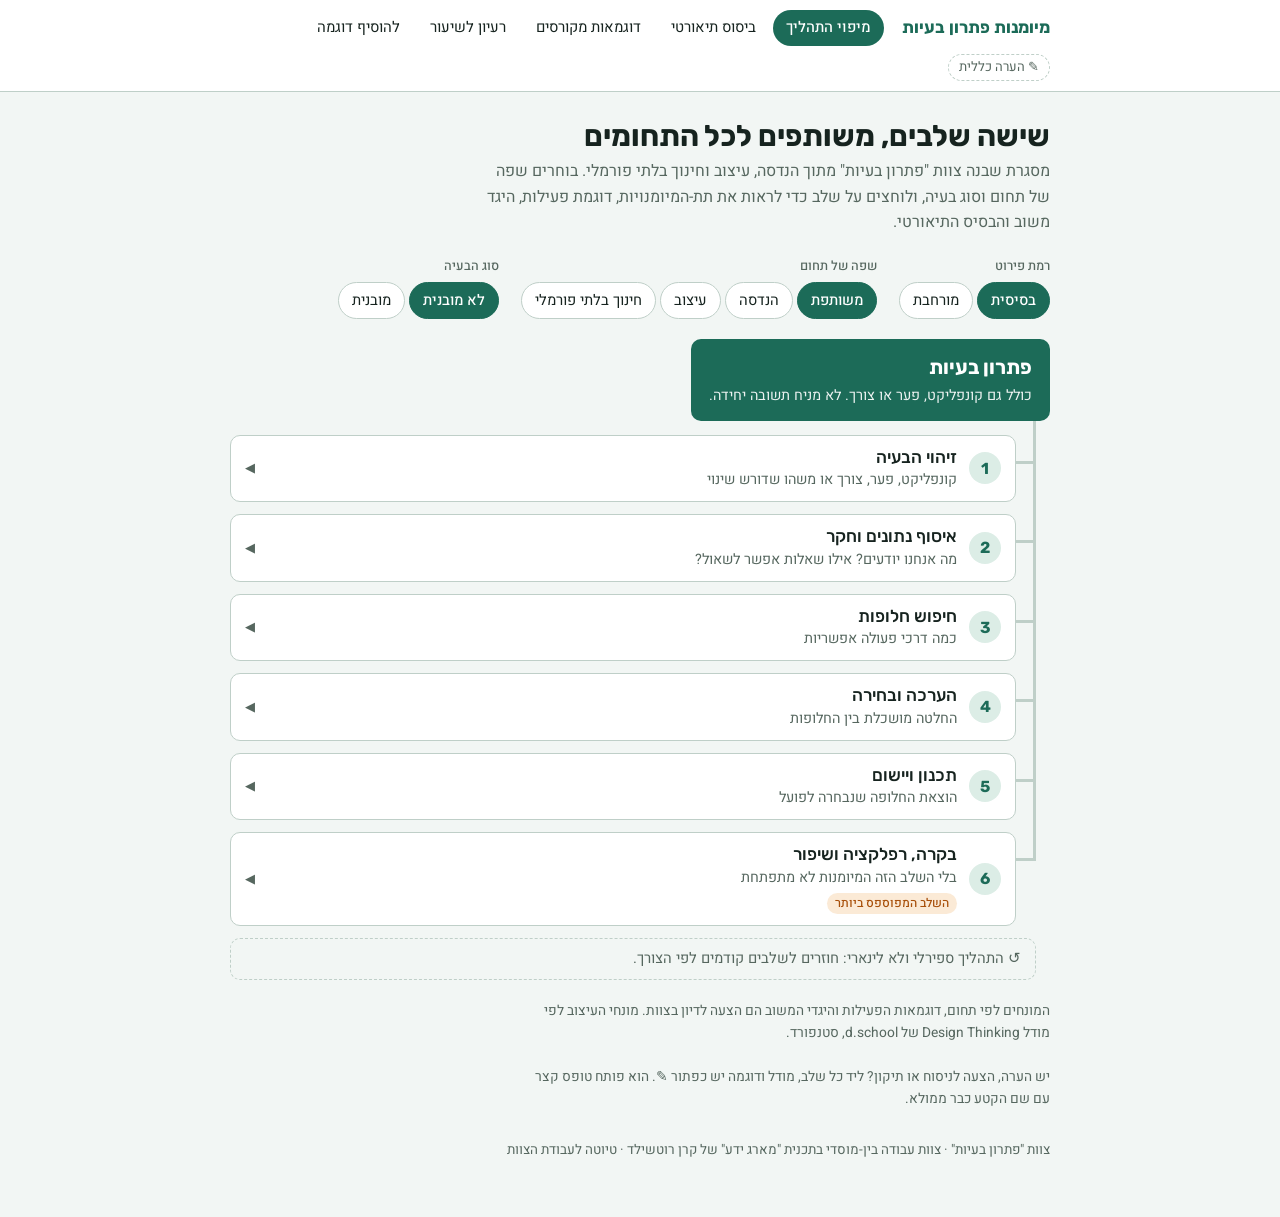
==== commit b0e30985: "problem-solving: 'רעיון לשיעור' page (one AI idea per request) + Apps Script/Gemini backend and setu" ====
--- a/problem-solving/index.html
+++ b/problem-solving/index.html
@@ -16,6 +16,7 @@
       <a href="index.html" aria-current="page">מיפוי התהליך</a>
       <a href="theory.html">ביסוס תיאורטי</a>
       <a href="examples.html">דוגמאות מקורסים</a>
+      <a href="idea.html">רעיון לשיעור</a>
       <a href="template.html">להוסיף דוגמה</a>
     </nav>
     <a class="fb-link" id="fb-general" target="_blank" rel="noopener">✎ הערה כללית</a>
--- a/problem-solving/styles.css
+++ b/problem-solving/styles.css
@@ -181,3 +181,18 @@
 .fb-link:hover { color: var(--accent); border-color: var(--accent); }
 .fb-link:focus-visible { outline: 2px solid var(--accent); outline-offset: 2px; }
 .fb-bar { display: flex; flex-wrap: wrap; gap: 8px; align-items: center; }
+
+/* idea */
+.idea-form { display: grid; grid-template-columns: repeat(2, minmax(0, 1fr)); gap: 12px 14px; background: var(--surface); border: 1.5px solid var(--line); border-radius: 12px; padding: 16px; }
+.idea-form label { display: flex; flex-direction: column; gap: 4px; font-size: .82rem; font-weight: 500; color: var(--muted); min-width: 0; }
+.idea-form .wide { grid-column: 1 / -1; }
+.idea-form input, .idea-form select { font: inherit; font-size: .95rem; color: var(--ink); background: var(--bg); border: 1.5px solid var(--line); border-radius: 8px; padding: 7px 10px; min-width: 0; }
+.idea-form input:focus-visible, .idea-form select:focus-visible { outline: 2px solid var(--accent); outline-offset: 1px; }
+@media (max-width: 520px) { .idea-form { grid-template-columns: minmax(0, 1fr); } }
+.idea-actions { display: flex; flex-wrap: wrap; align-items: center; gap: 12px; }
+.btn-primary { font: inherit; font-weight: 500; cursor: pointer; padding: 8px 18px; border-radius: 999px; border: 0; background: var(--accent); color: var(--on-accent); }
+.btn-primary:disabled { opacity: .6; cursor: progress; }
+.btn-primary:focus-visible { outline: 2px solid var(--accent); outline-offset: 2px; }
+.idea-status { font-size: .9rem; color: var(--muted); }
+.idea-card { background: var(--surface); border: 1.5px solid var(--accent); border-radius: 12px; padding: 16px 18px; display: flex; flex-direction: column; gap: 12px; }
+.idea-card .draft { align-self: flex-start; }
